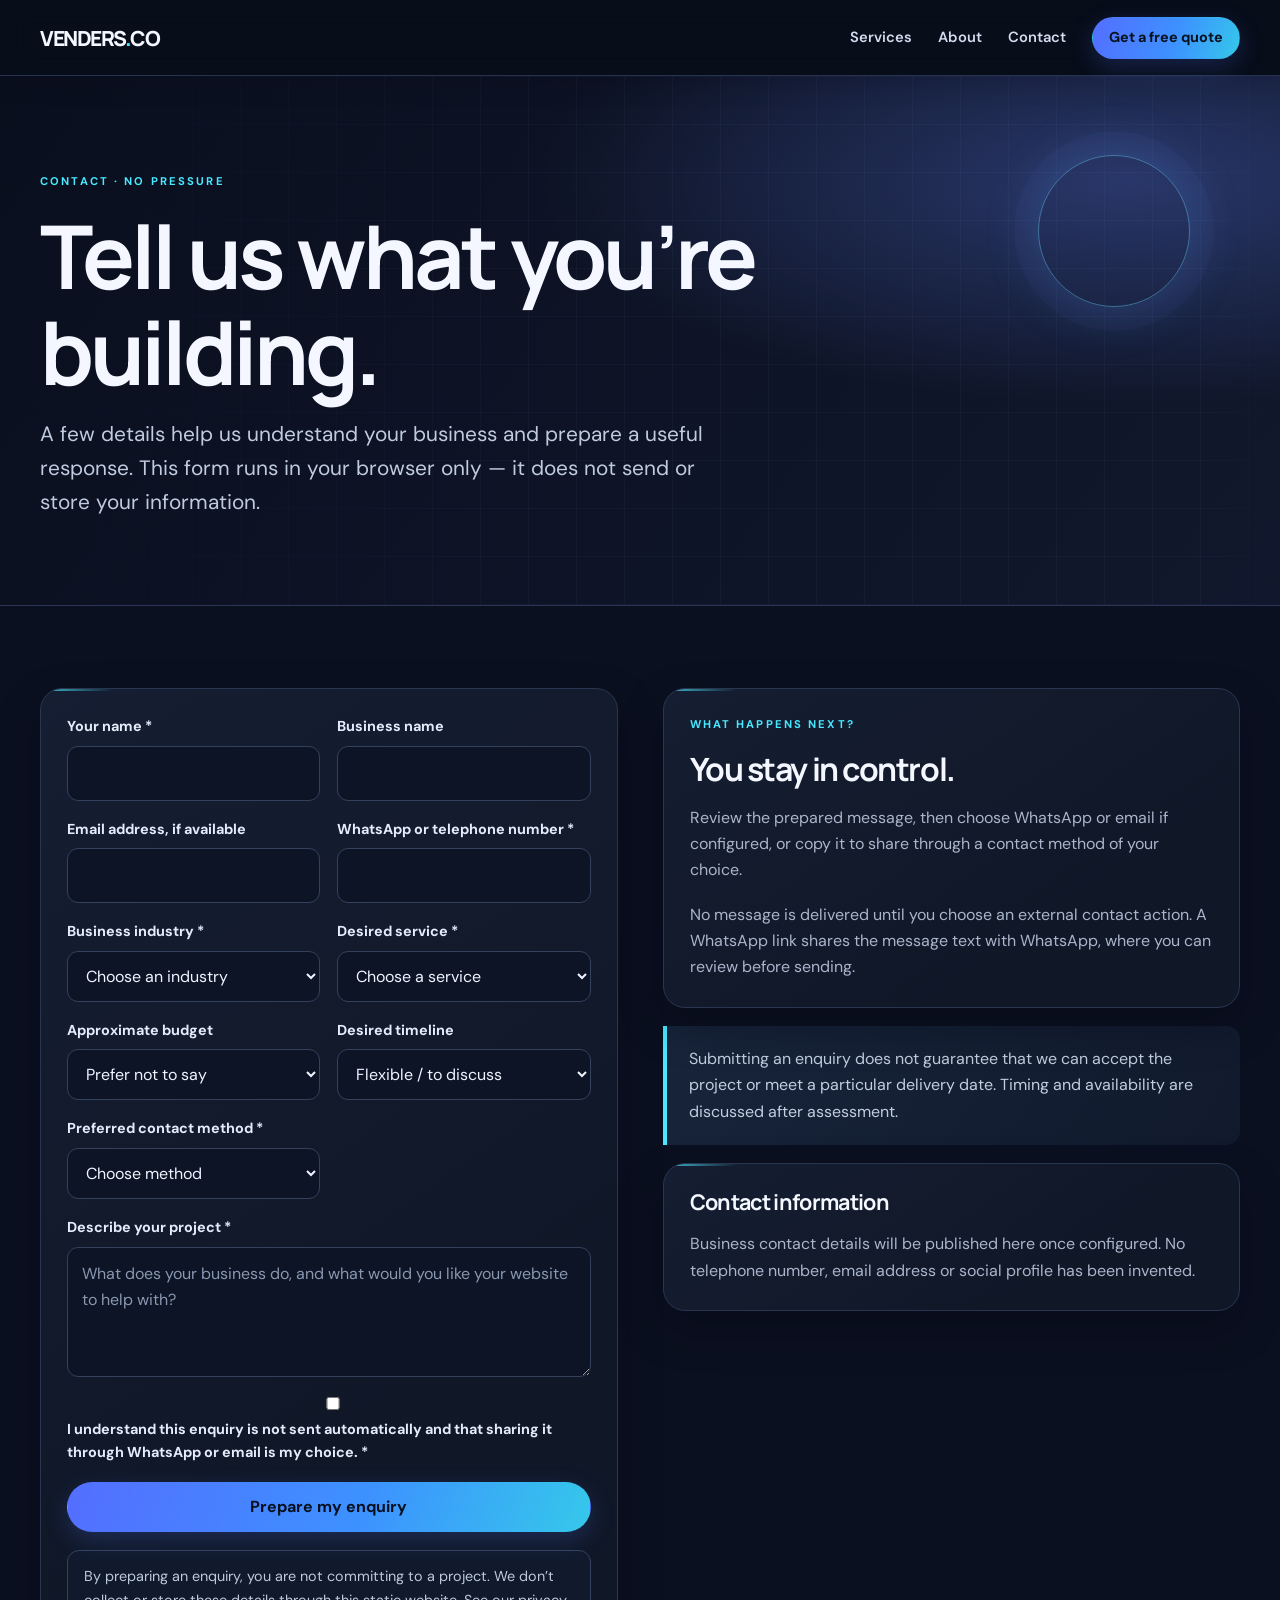
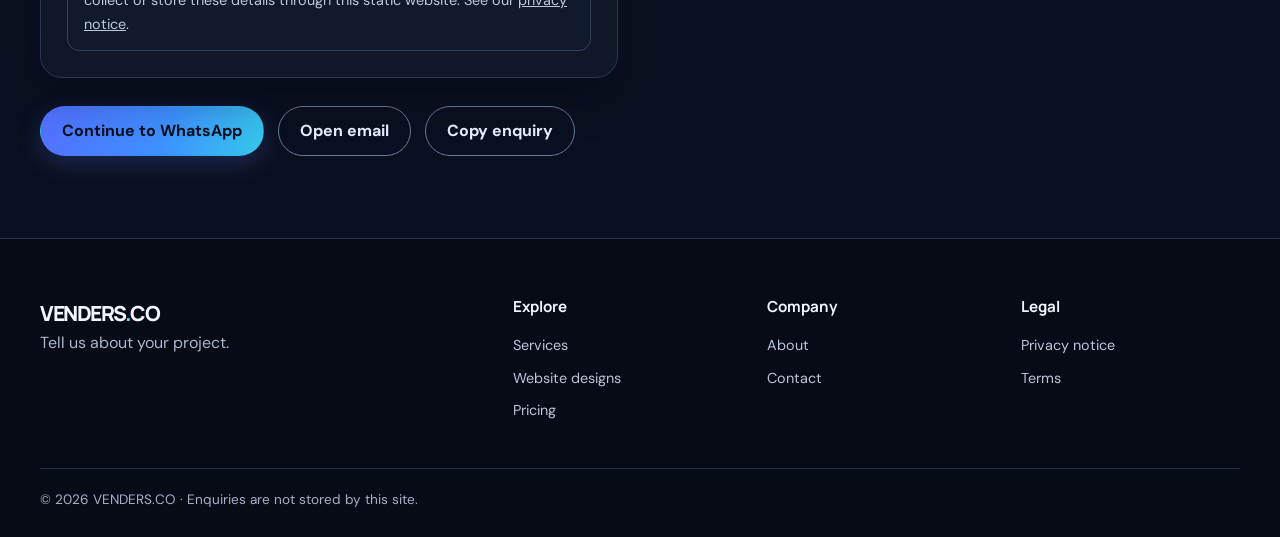
==== contact.html @ 982b8cb7 "Add files via upload" ====
<!doctype html><html lang="en-ZA"><head><meta charset="utf-8"><meta name="viewport" content="width=device-width,initial-scale=1"><title>Request a Website Quote | Contact VENDERS.CO</title><meta name="description" content="Tell VENDERS.CO about your South African small-business website project. Share your needs, budget and timeline to request a free quotation discussion."><meta property="og:title" content="Request a quote | VENDERS.CO"><meta property="og:description" content="Tell us about your business and the website you need."><meta property="og:type" content="website"><link rel="icon" href="favicon.svg"><link rel="stylesheet" href="assets/css/styles.css"><script src="assets/js/config.js" defer></script><script src="assets/js/main.js" defer></script></head><body><a class="skip-link" href="#main">Skip to content</a><header class="site-header"><div class="wrap nav-inner"><a class="logo" href="index.html">VENDERS<span>.</span>CO</a><button class="menu-toggle" aria-expanded="false" aria-controls="primary-nav" aria-label="Open menu">☰</button><nav class="nav-links" id="primary-nav" aria-label="Main navigation"><a href="services.html">Services</a><a href="about.html">About</a><a href="contact.html">Contact</a><a class="btn small" href="contact.html">Get a free quote</a></nav></div></header><main id="main"><section class="page-hero"><div class="wrap"><div class="eyebrow">Contact · no pressure</div><h1>Tell us what you’re building.</h1><p class="lead">A few details help us understand your business and prepare a useful response. This form runs in your browser only — it does not send or store your information.</p></div></section><section class="section-sm"><div class="wrap split"><div><noscript><p class="notice">The enquiry form requires JavaScript to prepare a message safely. No information is sent or stored here. Configure a verified email or WhatsApp contact before launch.</p></noscript><form id="enquiry-form" class="card" method="post"><div class="form-grid"><div class="field"><label for="name">Your name *</label><input id="name" name="name" autocomplete="name" required maxlength="100"></div><div class="field"><label for="business">Business name</label><input id="business" name="business" autocomplete="organization" maxlength="120"></div><div class="field"><label for="email">Email address, if available</label><input id="email" name="email" type="email" autocomplete="email" maxlength="150"></div><div class="field"><label for="phone">WhatsApp or telephone number *</label><input id="phone" name="phone" autocomplete="tel" required maxlength="40"></div><div class="field"><label for="industry">Business industry *</label><select id="industry" name="industry" required><option value="">Choose an industry</option><option>Beauty, salon or wellness</option><option>Restaurant, takeaway or catering</option><option>Retail or boutique</option><option>Trades or contractor</option><option>Cleaning</option><option>Tutoring or education</option><option>Photography or creative</option><option>Automotive</option><option>Guesthouse or accommodation</option><option>Other small business</option></select></div><div class="field"><label for="service">Desired service *</label><select id="service" name="service" required><option value="">Choose a service</option><option>Launch Website</option><option>Growth Website</option><option>Established Business Website</option><option>Bespoke Digital Presence</option><option>Website redesign</option><option>Not sure yet</option></select></div><div class="field"><label for="budget">Approximate budget</label><select id="budget" name="budget"><option value="">Prefer not to say</option><option>Under R800</option><option>R800–R1,500</option><option>R1,500–R3,000</option><option>R3,000+</option><option>Still exploring</option></select></div><div class="field"><label for="timeline">Desired timeline</label><select id="timeline" name="timeline"><option value="">Flexible / to discuss</option><option>As soon as practical</option><option>Within 1–2 months</option><option>More than 2 months</option><option>No specific date</option></select></div><div class="field"><label for="preferred">Preferred contact method *</label><select id="preferred" name="preferred" required><option value="">Choose method</option><option>WhatsApp</option><option>Telephone</option><option>Email</option></select></div><div class="field full"><label for="project">Describe your project *</label><textarea id="project" name="project" required minlength="15" maxlength="2500" placeholder="What does your business do, and what would you like your website to help with?"></textarea></div><div class="field full"><label><input type="checkbox" required> I understand this enquiry is not sent automatically and that sharing it through WhatsApp or email is my choice. *</label></div><div class="field full"><button class="btn" type="button" data-prepare-enquiry>Prepare my enquiry</button></div></div><p class="notice" style="margin-top:18px">By preparing an enquiry, you are not committing to a project. We don’t collect or store these details through this static website. See our <a href="privacy.html"><u>privacy notice</u></a>.</p></form><div id="form-status" class="form-status" role="status" aria-live="polite"></div><pre id="enquiry-output" class="card" hidden style="white-space:pre-wrap;overflow-wrap:anywhere;font:14px/1.5 var(--font);margin-top:16px"></pre><div id="form-actions" class="button-row" hidden><a id="whatsapp-action" class="btn" hidden target="_blank" rel="noopener">Continue to WhatsApp</a><a id="email-action" class="btn secondary" hidden>Open email</a><button id="copy-action" class="btn secondary" type="button">Copy enquiry</button></div></div><aside><div class="card"><div class="eyebrow">What happens next?</div><h2 style="font-size:2rem">You stay in control.</h2><p>Review the prepared message, then choose WhatsApp or email if configured, or copy it to share through a contact method of your choice.</p><p>No message is delivered until you choose an external contact action. A WhatsApp link shares the message text with WhatsApp, where you can review before sending.</p></div><div class="quote-note" style="margin-top:18px">Submitting an enquiry does not guarantee that we can accept the project or meet a particular delivery date. Timing and availability are discussed after assessment.</div><div class="card" style="margin-top:18px"><h3>Contact information</h3><p>Business contact details will be published here once configured. No telephone number, email address or social profile has been invented.</p></div></aside></div></section></main><footer class="footer"><div class="wrap"><div class="footer-grid"><div><a class="logo" href="index.html">VENDERS<span style="color:var(--lime)">.</span>CO</a><p>Tell us about your project.</p></div><div><h3>Explore</h3><div class="footer-links"><a href="services.html">Services</a><a href="designs.html">Website designs</a><a href="pricing.html">Pricing</a></div></div><div><h3>Company</h3><div class="footer-links"><a href="about.html">About</a><a href="contact.html">Contact</a></div></div><div><h3>Legal</h3><div class="footer-links"><a href="privacy.html">Privacy notice</a><a href="terms.html">Terms</a></div></div></div><div class="footer-bottom"><span>© 2026 VENDERS.CO · Enquiries are not stored by this site.</span></div></div></footer></body></html>
---- assets/css/styles.css ----
@import url('https://fonts.googleapis.com/css2?family=DM+Sans:wght@400;500;600;700&family=Manrope:wght@400;500;600;700;800&display=swap');
:root{--ink:#17201e;--muted:#5d6965;--paper:#f7f7f2;--white:#fff;--line:#dfe4df;--lime:#c8f169;--blue:#4267ff;--dark:#17201e;--radius:20px;--shadow:0 20px 60px #17201e12;--font:'DM Sans',Arial,sans-serif;--display:'Manrope',Arial,sans-serif}
*{box-sizing:border-box}html{scroll-behavior:smooth}body{margin:0;background:var(--paper);color:var(--ink);font:16px/1.65 var(--font)}a{color:inherit;text-decoration:none}a:hover{color:var(--blue)}button,input,select,textarea{font:inherit}img{max-width:100%;height:auto}h1,h2,h3,h4{font-family:var(--display);line-height:1.08;letter-spacing:-.045em;margin:0 0 18px}h1{font-size:clamp(3rem,8vw,6.4rem);max-width:900px}h2{font-size:clamp(2.2rem,5vw,4rem)}h3{font-size:1.35rem;letter-spacing:-.03em}p{margin:0 0 18px;color:var(--muted)}.wrap{width:min(1160px,calc(100% - 40px));margin:auto}.section{padding:100px 0}.section-sm{padding:70px 0}.eyebrow{font-size:.76rem;text-transform:uppercase;letter-spacing:.15em;font-weight:700;color:#4c6858;margin-bottom:18px}.lead{font-size:clamp(1.1rem,2vw,1.3rem);max-width:670px}.tag{display:inline-flex;padding:7px 12px;background:#edf3df;border-radius:100px;font-size:.77rem;font-weight:700;color:#29412d}.btn{display:inline-flex;align-items:center;justify-content:center;gap:9px;min-height:50px;padding:0 21px;border:1px solid var(--ink);border-radius:100px;background:var(--ink);color:#fff;font-weight:700;transition:transform .2s,background .2s}.btn:hover{color:#fff;background:#34413c;transform:translateY(-2px)}.btn.secondary{background:transparent;color:var(--ink)}.btn.secondary:hover{background:#fff}.btn.lime{background:var(--lime);border-color:var(--lime);color:var(--ink)}.btn.small{min-height:42px;padding:0 16px;font-size:.9rem}.button-row{display:flex;flex-wrap:wrap;gap:12px;margin-top:28px}.site-header{height:78px;display:flex;align-items:center;position:sticky;top:0;z-index:20;background:#f7f7f2ed;backdrop-filter:blur(14px);border-bottom:1px solid #e8ebe6}.nav-inner{display:flex;align-items:center;justify-content:space-between;gap:22px}.logo{font:800 1.3rem var(--display);letter-spacing:-.08em}.logo span{color:var(--blue)}.nav-links{display:flex;align-items:center;gap:26px;font-size:.92rem;font-weight:600}.nav-links a:not(.btn):hover{color:var(--blue)}.menu-toggle{display:none;border:1px solid var(--line);background:transparent;border-radius:50%;width:44px;height:44px;font-size:1.2rem}.hero{padding:90px 0 75px;overflow:hidden}.hero-grid{display:grid;grid-template-columns:1.05fr .95fr;align-items:center;gap:50px}.hero h1 span{color:var(--blue)}.hero-art{min-height:450px;background:#e8eee6;border-radius:28px;position:relative;overflow:hidden;padding:30px;display:flex;align-items:flex-end}.hero-art:before{content:'';position:absolute;width:390px;height:390px;border-radius:50%;background:var(--lime);top:20px;right:-75px}.hero-art:after{content:'V';position:absolute;font:800 20rem/.8 var(--display);color:#fff;top:35px;left:35px;transform:rotate(-12deg)}.hero-card{position:relative;z-index:1;background:#fff;padding:22px;border-radius:18px;width:min(290px,90%);box-shadow:var(--shadow)}.hero-card strong{display:block;font:700 1.1rem var(--display);margin:7px 0}.hero-card p{font-size:.88rem;margin:0}.hero-orbit{position:absolute;right:25px;bottom:30px;background:var(--dark);color:#fff;padding:15px 20px;border-radius:40px;z-index:2;font-size:.83rem}.grid{display:grid;gap:18px}.grid-2{grid-template-columns:repeat(2,1fr)}.grid-3{grid-template-columns:repeat(3,1fr)}.grid-4{grid-template-columns:repeat(4,1fr)}.card{background:#fff;border:1px solid var(--line);border-radius:var(--radius);padding:26px;box-shadow:0 8px 24px #17201e05}.card p:last-child{margin-bottom:0}.icon{width:46px;height:46px;border-radius:14px;background:#edf3df;display:grid;place-items:center;font-size:1.3rem;margin-bottom:23px}.card-link{display:inline-flex;margin-top:14px;font-weight:700;color:var(--ink)}.section-head{display:flex;justify-content:space-between;align-items:end;gap:30px;margin-bottom:38px}.section-head>div{max-width:670px}.soft{background:#edf0e9}.dark-section{background:var(--dark);color:#fff}.dark-section p{color:#bbc4be}.dark-section .eyebrow{color:var(--lime)}.showcase-visual{height:185px;border-radius:16px;margin:-8px -8px 22px;position:relative;overflow:hidden;background:linear-gradient(135deg,#e5c6b4,#704f50)}.showcase-visual:after{content:'';position:absolute;background:#fff9;border-radius:18px;width:55%;height:62%;right:10%;bottom:10%;box-shadow:-55px -28px 0 -8px #fff8}.showcase-visual.food{background:linear-gradient(145deg,#eaa74e,#772f1a)}.showcase-visual.trade{background:linear-gradient(145deg,#bac9bd,#334943)}.showcase-visual.retail{background:linear-gradient(145deg,#bca0e9,#47356b)}.showcase-visual.clean{background:linear-gradient(145deg,#a5d9df,#2c7191)}.showcase-visual.edu{background:linear-gradient(145deg,#f0d27e,#56694d)}.showcase-visual.photo{background:linear-gradient(145deg,#b6bdc5,#333844)}.showcase-visual.auto{background:linear-gradient(145deg,#c1c4c3,#222)}.showcase-visual.stay{background:linear-gradient(145deg,#bdd8bd,#38644e)}.filter-row{display:flex;gap:8px;overflow:auto;padding-bottom:12px;margin-bottom:25px}.filter-btn{white-space:nowrap;background:#fff;border:1px solid var(--line);padding:9px 14px;border-radius:30px;cursor:pointer;font-weight:600;color:var(--ink)}.filter-btn[aria-pressed=true]{background:var(--ink);color:white;border-color:var(--ink)}.industry-card[hidden]{display:none}.price{font:800 2rem var(--display);letter-spacing:-.06em;color:var(--ink)}.price small{font:500 .9rem var(--font);letter-spacing:0;color:var(--muted)}ul.check-list{list-style:none;margin:20px 0;padding:0}ul.check-list li{padding:8px 0;border-bottom:1px solid var(--line);color:var(--muted)}ul.check-list li:before{content:'✓';color:#50754f;font-weight:800;margin-right:10px}.steps{counter-reset:step}.step{position:relative;padding:25px 20px 22px 62px;border-top:1px solid #ffffff35}.step:before{counter-increment:step;content:'0' counter(step);position:absolute;left:12px;top:22px;color:var(--lime);font-weight:700}.faq-item{border-bottom:1px solid var(--line)}.faq-item summary{padding:20px 36px 20px 0;cursor:pointer;font-weight:700;list-style:none;position:relative}.faq-item summary:after{content:'+';position:absolute;right:5px;font-size:1.4rem}.faq-item[open] summary:after{content:'−'}.faq-item p{max-width:760px;padding-bottom:12px}.page-hero{padding:78px 0 58px}.page-hero h1{font-size:clamp(2.8rem,7vw,5.2rem)}.split{display:grid;grid-template-columns:1fr 1fr;gap:45px;align-items:start}.price-card{position:relative}.price-card.featured{border:2px solid var(--ink)}.price-card .tag{margin-bottom:18px}.quote-note{background:#eef3e8;border-left:4px solid var(--lime);padding:20px 22px;border-radius:0 14px 14px 0;color:#45524b}.form-grid{display:grid;grid-template-columns:1fr 1fr;gap:17px}.field{display:flex;flex-direction:column;gap:7px}.field.full{grid-column:1/-1}.field label{font-weight:700;font-size:.9rem}.field input,.field textarea,.field select{width:100%;border:1px solid #cbd3cd;background:white;border-radius:11px;padding:13px 14px;color:var(--ink)}.field textarea{min-height:130px;resize:vertical}.field input:focus,.field textarea:focus,.field select:focus{outline:3px solid #4267ff36;border-color:var(--blue)}.form-status{padding:14px;background:#edf3df;border-radius:12px;margin-top:15px;display:none}.form-status:not(:empty){display:block}.footer{background:#17201e;color:#fff;padding:60px 0 25px}.footer p{color:#b6c0ba}.footer-grid{display:grid;grid-template-columns:2fr 1fr 1fr 1fr;gap:35px}.footer h3{font-size:.95rem;letter-spacing:0}.footer-links{display:grid;gap:9px;color:#bec7c2;font-size:.9rem}.footer-bottom{border-top:1px solid #ffffff24;margin-top:45px;padding-top:20px;display:flex;justify-content:space-between;gap:20px;color:#bbc4be;font-size:.85rem}.notice{font-size:.9rem;padding:14px 16px;border:1px solid var(--line);border-radius:12px;color:var(--muted)}.reveal{animation:rise .65s both}@keyframes rise{from{opacity:0;transform:translateY(16px)}to{opacity:1;transform:none}}:focus-visible{outline:3px solid var(--cyan);outline-offset:4px}.skip-link{position:absolute;top:-50px;left:10px;background:#fff;padding:10px;z-index:100}.skip-link:focus{top:10px}
@media(max-width:900px){.nav-links{gap:15px}.grid-4{grid-template-columns:repeat(2,1fr)}.hero-grid{gap:28px}.hero-art{min-height:380px}.footer-grid{grid-template-columns:1fr 1fr}.section{padding:78px 0}}
@media(max-width:680px){.wrap{width:min(100% - 32px,1160px)}.site-header{height:68px}.menu-toggle{display:grid;place-items:center}.nav-links{display:none;position:absolute;top:68px;left:0;right:0;padding:18px 22px 25px;background:var(--paper);border-bottom:1px solid var(--line);align-items:stretch;flex-direction:column;gap:13px}.nav-links.open{display:flex}.nav-links a{padding:8px 2px}.nav-links .btn{align-self:flex-start}.hero{padding:55px 0 50px}.hero-grid,.split{grid-template-columns:1fr}.hero-art{min-height:330px}.hero-art:after{font-size:15rem}.section{padding:65px 0}.section-sm{padding:50px 0}.section-head{display:block}.section-head .btn{margin-top:12px}.grid-3,.grid-2,.grid-4{grid-template-columns:1fr}.form-grid{grid-template-columns:1fr}.field.full{grid-column:auto}.footer-grid{grid-template-columns:1fr 1fr}.footer-grid>div:first-child{grid-column:1/-1}.footer-bottom{flex-direction:column}.page-hero{padding:55px 0 35px}h1{font-size:clamp(2.7rem,14vw,4.5rem)}}
@media(prefers-reduced-motion:reduce){*,*::before,*::after{scroll-behavior:auto!important;animation-duration:.01ms!important;animation-iteration-count:1!important;transition-duration:.01ms!important}}

/* VENDERS.CO studio art direction — layered onto the existing component system. */
:root{--ink:#f4f7ff;--muted:#aab5cc;--paper:#0b1020;--white:#121a2d;--line:#26324b;--lime:#49e8ff;--blue:#637dff;--dark:#080d19;--radius:22px;--shadow:0 24px 70px #0206118c;--cyan:#49e8ff;--violet:#9474ff;--coral:#ff876c;--surface:#111a2d;--surface-raised:#17233a;--space-1:.5rem;--space-2:1rem;--space-3:1.5rem;--space-4:2rem;--space-5:3rem;--space-6:4rem;--font:'DM Sans',Arial,sans-serif;--display:'Manrope',Arial,sans-serif}
html{background:var(--paper)}body{background:var(--paper);color:var(--ink);overflow-x:hidden}p{color:var(--muted)}a:hover{color:var(--cyan)}h1,h2,h3{color:var(--ink)}.wrap{width:min(1200px,calc(100% - 48px))}.section{position:relative;padding:clamp(76px,9vw,120px) 0}.section-sm{padding:clamp(52px,7vw,82px) 0}.eyebrow{color:var(--cyan);letter-spacing:.19em;font-size:.7rem}.lead{color:#d1d9eb}.tag{background:#152940;color:#a8f4ff;border:1px solid #294b64}.notice{background:#111a2d;border-color:#34425e;color:#bdc9dd}.card{background:linear-gradient(145deg,#151e32,#101727 70%);border-color:#293650;box-shadow:0 18px 44px #03071355;position:relative;overflow:hidden}.card:after{content:'';position:absolute;inset:0 auto auto 0;width:72px;height:2px;background:linear-gradient(90deg,var(--cyan),transparent);opacity:.8}.card:hover{transform:translateY(-5px);border-color:#526b9b;box-shadow:0 24px 54px #02061199}.card,.btn,.filter-btn,.nav-links a{transition:transform .24s ease,border-color .24s ease,background .24s ease,color .24s ease,box-shadow .24s ease}.icon{background:linear-gradient(140deg,#163752,#252449);border:1px solid #31607c;color:#8aeeff;box-shadow:inset 0 0 22px #4196d61c;font-size:0;position:relative}.icon:before,.icon:after{content:'';position:absolute;border:1px solid currentColor;border-radius:8px;transform:rotate(-12deg)}.icon:before{width:18px;height:22px;left:12px;top:10px}.icon:after{width:12px;height:16px;left:20px;top:14px;background:#182640}
.site-header{height:76px;background:#080d19eF;border-bottom:1px solid #27334d;box-shadow:0 7px 25px #03071325}.logo{color:#f4f7ff;letter-spacing:-.07em}.logo span{color:var(--cyan)}.nav-links{color:#d3dbee}.nav-links a:not(.btn):hover{color:var(--cyan)}.menu-toggle{color:#fff;border-color:#34415c;background:#111a2d}.skip-link{color:#111;background:#fff}.btn{background:linear-gradient(110deg,#546eff,#3d91ff 56%,#35c8ea);border-color:transparent;color:#07101e;box-shadow:0 8px 24px #527dff36}.btn:hover{background:linear-gradient(110deg,#7186ff,#53aaff 56%,#56e2ef);color:#07101e;box-shadow:0 10px 30px #55a5ff55}.btn.secondary{background:transparent;border-color:#66799f;color:#e7eeff;box-shadow:none}.btn.secondary:hover{background:#18243b;border-color:var(--cyan);color:#fff}.btn.lime{background:var(--cyan);border-color:var(--cyan);color:#07101e;box-shadow:0 8px 28px #49e8ff30}.btn.small{color:#06111e}.button-row{gap:14px}
.hero{position:relative;isolation:isolate;overflow:hidden;padding:clamp(65px,8vw,105px) 0 88px;background:radial-gradient(ellipse at 80% 42%,#26386a 0,transparent 37%),radial-gradient(ellipse at 5% 110%,#122948 0,transparent 42%),linear-gradient(125deg,#090e1b 10%,#0b1224 68%,#101631)}.hero:before,.page-hero:before{content:'';position:absolute;z-index:-1;inset:0;background-image:linear-gradient(#a9c3ff0a 1px,transparent 1px),linear-gradient(90deg,#a9c3ff0a 1px,transparent 1px);background-size:48px 48px;mask-image:linear-gradient(90deg,transparent,#000 42%,#000 94%,transparent)}.hero:after{content:'';position:absolute;z-index:-1;right:-14vw;top:-38vw;width:70vw;height:70vw;max-width:880px;max-height:880px;border:1px solid #86aaff22;border-radius:50%;box-shadow:0 0 0 70px #86aaff08,0 0 0 150px #86aaff05;pointer-events:none}.hero-grid{grid-template-columns:1fr 1fr;gap:55px;position:relative;z-index:1}.hero h1{max-width:680px;font-size:clamp(3.35rem,7.2vw,6.25rem);letter-spacing:-.075em}.hero h1 span{background:linear-gradient(100deg,#78a3ff,#48e8ff 72%);-webkit-background-clip:text;background-clip:text;color:transparent}.hero .lead{max-width:600px}.hero .eyebrow{color:#8deeff}.hero .notice{display:inline-block;width:fit-content;margin-top:22px!important;color:#bac9df;background:#141f35d9}.hero-art{min-height:490px;border:1px solid #91a9ff42;border-radius:30px;background:radial-gradient(circle at 72% 20%,#61e7ff52 0,transparent 24%),radial-gradient(circle at 25% 78%,#795eff46 0,transparent 34%),linear-gradient(145deg,#182445,#10192c 70%);box-shadow:0 35px 90px #02061199,inset 0 1px #ffffff18;isolation:isolate}.hero-art:before{content:'';position:absolute;z-index:0;inset:8% 9% 18%;border:1px solid #a5c2ff40;border-radius:18px;transform:rotate(-5deg);background:linear-gradient(130deg,#6da7ff16,#131f35 52%,#51e2ff12);box-shadow:0 28px 52px #02061177}.hero-art:after{content:'';position:absolute;z-index:0;top:16%;left:16%;width:110px;height:110px;border-radius:50%;background:radial-gradient(circle at 35% 32%,#d7fbff,#55dfff 28%,#3974ff 63%,#804dff);box-shadow:0 0 50px #41caff86,0 0 100px #576dff3a;transform:none;font-size:0}.hero-card{z-index:2;width:min(330px,76%);margin:0 0 27px 28px;border:1px solid #ffffff25;background:#0b1325ed;color:#fff;backdrop-filter:blur(14px);box-shadow:0 18px 60px #02061199}.hero-card .tag{background:#142e44}.hero-card strong{font:700 1.35rem/1.2 var(--display);letter-spacing:-.04em}.hero-card p{color:#bbc8dc}.hero-orbit{z-index:2;right:25px;bottom:36px;color:#06111e;background:var(--cyan);font-weight:700;box-shadow:0 0 32px #49e8ff5c}.reveal{animation:rise .65s both}
.section-head{margin-bottom:44px}.section-head>div{max-width:750px}.section-head h2,.section h2{letter-spacing:-.065em}.section:not(.soft):not(.dark-section){background:linear-gradient(180deg,#0b1020,#0d1425 100%)}.section.soft{background:linear-gradient(130deg,#121d33,#10182a 60%,#171a35);border-top:1px solid #273550;border-bottom:1px solid #273550}.section.dark-section{background:radial-gradient(ellipse at 90% 12%,#22285d,#0a0f1d 60%);border-block:1px solid #26324b}.dark-section p{color:#b1bfd5}.dark-section .eyebrow{color:var(--cyan)}.steps{gap:10px}.step{border-color:#39435c}.step:before{color:var(--cyan)}.card h3,.step h3{color:#f5f8ff}.card-link{color:#9defff}.card-link:hover{color:#fff}.check-list li{border-color:#2c3851;color:#b5c2d9}.check-list li:before{color:#55e0e8}.faq-item{border-color:#34405a}.faq-item summary{color:#edf2ff}.faq-item p{color:#b4c1d8}.page-hero{position:relative;isolation:isolate;overflow:hidden;background:radial-gradient(ellipse at 88% 20%,#29376a,transparent 37%),linear-gradient(125deg,#0a0f1e,#11182d);padding:clamp(60px,8vw,96px) 0 68px;border-bottom:1px solid #2a3754}.page-hero .wrap{position:relative;z-index:1}.page-hero h1{font-size:clamp(3.1rem,7vw,5.5rem)}.page-hero .lead{color:#c0cbe0}.page-hero:after{content:'';position:absolute;right:7%;top:15%;width:150px;height:150px;border-radius:50%;border:1px solid #72dbff68;box-shadow:0 0 0 24px #7c8bff0a,0 0 55px #4daeff38}.price{color:#9cf1ff}.price-card.featured{border-color:#5f8dff;box-shadow:0 0 0 1px #5f8dff55,0 24px 65px #0307138c}.price-card.featured:before{content:'';position:absolute;inset:0 0 auto;height:3px;background:linear-gradient(90deg,var(--blue),var(--cyan),var(--violet))}.quote-note{background:linear-gradient(120deg,#17243a,#111a2d);border-color:var(--cyan);color:#c2cde0}.field label{color:#e4ebfa}.field input,.field textarea,.field select{background:#0c1425;border-color:#34415c;color:#f0f4ff}.field input::placeholder,.field textarea::placeholder{color:#8997b1}.field input:focus,.field textarea:focus,.field select:focus{outline-color:#49e8ff4d;border-color:var(--cyan)}.form-status{background:#142c3d;color:#d8faff;border:1px solid #28768d}.footer{background:#070b15;border-top:1px solid #27334d}.footer p{color:#aab6cc}.footer-links{color:#bac6da}.footer-bottom{border-color:#26324b;color:#a4b1c9}.footer h3{color:#f1f5ff}.footer .logo span{color:var(--cyan)}.filter-row{scrollbar-color:#42577c #111a2d}.filter-btn{background:#121c30;color:#cdd8ec;border-color:#35425d}.filter-btn:hover{border-color:#6ea8ff;color:#fff;transform:translateY(-1px)}.filter-btn[aria-pressed=true]{background:linear-gradient(110deg,#506cff,#269cca);border-color:transparent;color:#07101e}.showcase-visual{height:210px;border:1px solid #526280;background:radial-gradient(ellipse at 70% 25%,#55cfff 0,transparent 24%),linear-gradient(135deg,#273a63,#141d35 70%);box-shadow:0 16px 32px #03071370;isolation:isolate}.showcase-visual:before{content:'';position:absolute;z-index:1;top:13px;left:14px;width:calc(100% - 28px);height:16px;border-radius:5px 5px 0 0;background:linear-gradient(90deg,#29344b 0 40px,transparent 40px),radial-gradient(circle at 8px 8px,#ff927d 2px,transparent 3px),radial-gradient(circle at 17px 8px,#ffd477 2px,transparent 3px),radial-gradient(circle at 26px 8px,#72e6c0 2px,transparent 3px),#1b2943;border:1px solid #7283a34d}.showcase-visual:after{z-index:0;right:10%;bottom:11%;width:67%;height:58%;border-radius:8px;background:linear-gradient(180deg,#f2f5ff 0 16%,#e9edfa 17% 100%);box-shadow:-70px -30px 0 -8px #ffffffc9,0 17px 35px #0307136e}.showcase-visual.food{background:radial-gradient(circle at 69% 55%,#e7a346 0 13%,#802f23 14% 24%,transparent 25%),linear-gradient(130deg,#512822,#d95f38 55%,#2a1e25)}.showcase-visual.trade{background:linear-gradient(140deg,#2c564f,#182935 55%,#5b8970)}.showcase-visual.retail{background:linear-gradient(140deg,#5b3e91,#b067c8 58%,#201d3f)}.showcase-visual.clean{background:linear-gradient(140deg,#147f9d,#a0eef5 70%,#28396a)}.showcase-visual.edu{background:linear-gradient(140deg,#826b35,#d2af58 55%,#243b3b)}.showcase-visual.photo{background:linear-gradient(140deg,#27304e,#7b8297 50%,#252b3d)}.showcase-visual.auto{background:linear-gradient(140deg,#343844,#92959f 55%,#141923)}.showcase-visual.stay{background:linear-gradient(140deg,#1c604c,#9dc59a 55%,#243b38)}.industry-card .showcase-visual{margin:-8px -8px 22px}.industry-card .btn.small{margin-top:10px}.industry-card .tag{font-size:.68rem;line-height:1.3}.hero .button-row{margin-top:26px}.section:has(.showcase-visual){background:radial-gradient(ellipse at 12% 30%,#1d2d52,#0a1020 68%);overflow:hidden}.section:has(.showcase-visual):before{content:'V / C';position:absolute;right:4vw;top:4%;font:800 clamp(7rem,18vw,18rem)/.8 var(--display);letter-spacing:-.1em;color:#fff;opacity:.025;pointer-events:none}.section:has(.showcase-visual) .card{background:#121c30;border-color:#34445f}.section:has(.showcase-visual) .card:hover{border-color:#5e81cf}
@media(max-width:900px){.hero-grid{grid-template-columns:1fr 1fr}.hero-art{min-height:410px}.showcase-visual{height:185px}}
@media(max-width:680px){.wrap{width:min(100% - 32px,1200px)}.site-header{background:#080d19f5}.nav-links{background:#0b1121;border-color:#2b3650;box-shadow:0 18px 30px #030713aa}.nav-links a{color:#e4ebfb}.nav-links .btn{color:#07101e}.hero{padding:54px 0 58px}.hero-grid{grid-template-columns:1fr;gap:32px}.hero h1{font-size:clamp(3.05rem,14vw,4.7rem)}.hero-art{min-height:330px;border-radius:23px}.hero-art:before{inset:8% 7% 19%}.hero-art:after{width:75px;height:75px;top:15%;left:15%}.hero-card{padding:18px;margin:0 0 20px 18px}.hero-orbit{right:14px;bottom:23px;font-size:.75rem}.section{padding:68px 0}.section:has(.showcase-visual){padding-top:72px;padding-bottom:72px}.section-head{margin-bottom:30px}.showcase-visual{height:200px}.page-hero{padding:54px 0 48px}.page-hero:after{width:90px;height:90px;right:4%;top:10%}.card{padding:23px}.industry-card .showcase-visual{margin:-6px -6px 20px}.footer{padding:48px 0 24px}.btn{min-height:48px}}
@media(hover:none){.card:hover,.btn:hover{transform:none}}
@media(max-width:800px) and (min-width:681px){.menu-toggle{display:grid;place-items:center}.nav-links{display:none;position:absolute;top:76px;left:0;right:0;padding:18px 24px 25px;background:#0b1121;border-bottom:1px solid #2b3650;align-items:stretch;flex-direction:column;gap:13px}.nav-links.open{display:flex}.nav-links a{padding:8px 2px}.nav-links .btn{align-self:flex-start}.hero-grid{grid-template-columns:1fr;gap:34px}.hero-art{min-height:380px}.split{grid-template-columns:1fr}.grid-3{grid-template-columns:repeat(2,minmax(0,1fr))}.section:has(.showcase-visual) .grid-3{grid-template-columns:repeat(2,minmax(0,1fr))}}

/* Portfolio browser previews use tiny, industry-specific page compositions. */
.showcase-visual{height:236px;border-radius:14px;background-color:#172442;background-image:radial-gradient(circle at 76% 70%,#5ad8ff66,transparent 29%),linear-gradient(145deg,#243a68,#121c34 70%)}
.showcase-visual:before{top:10px;left:10px;width:calc(100% - 20px);height:18px;background:radial-gradient(circle at 10px 9px,#ff917c 2px,transparent 3px),radial-gradient(circle at 20px 9px,#ffd276 2px,transparent 3px),radial-gradient(circle at 30px 9px,#75e5bc 2px,transparent 3px),linear-gradient(90deg,#24334f,#18243b);border-color:#8295bd66}
.showcase-visual:after{right:10px;bottom:10px;width:calc(100% - 20px);height:calc(100% - 38px);border:0;border-radius:0 0 8px 8px;background-color:#f3f1ed;background-image:linear-gradient(#7b6260,#7b6260),linear-gradient(#ad9992,#ad9992),linear-gradient(#d0c0b9,#d0c0b9),radial-gradient(ellipse at 50% 40%,#f0c9b7 0 16%,transparent 17%),linear-gradient(140deg,#9b6e60,#d8ac93);background-size:22% 5px,18% 4px,21% 4px,32% 74%,32% 74%;background-position:8% 29%,8% 39%,8% 48%,90% 80%,90% 80%;background-repeat:no-repeat;box-shadow:0 13px 24px #03071377}
.showcase-visual.food{background-image:radial-gradient(circle at 74% 46%,#ffcc7c4d,transparent 30%),linear-gradient(130deg,#552820,#dc6941 55%,#261c24)}
.showcase-visual.food:after{background-color:#f7efe2;background-image:linear-gradient(#963a2d,#963a2d),linear-gradient(#634338,#634338),linear-gradient(#a88262,#a88262),radial-gradient(circle at 50% 50%,#d98743 0 31%,#f1db9c 32% 39%,#faf0dc 40% 56%,transparent 57%),radial-gradient(circle at 39% 42%,#71864d 0 4%,transparent 5%),radial-gradient(circle at 59% 58%,#9e442e 0 5%,transparent 6%);background-size:24% 6px,20% 4px,18% 4px,43% 82%,43% 82%,43% 82%;background-position:8% 29%,8% 39%,8% 48%,91% 80%,91% 80%,91% 80%;background-repeat:no-repeat}
.showcase-visual.trade{background-image:linear-gradient(145deg,#335a4d,#152d34 55%,#91a58b)}
.showcase-visual.trade:after{background-color:#e9eee6;background-image:linear-gradient(#30483f,#30483f),linear-gradient(#698273,#698273),linear-gradient(#71867a,#71867a),linear-gradient(145deg,transparent 0 39%,#334c42 40% 49%,transparent 50%),linear-gradient(#dfd8c7,#dfd8c7);background-size:24% 6px,20% 4px,18% 4px,43% 82%,43% 82%;background-position:8% 29%,8% 39%,8% 48%,91% 80%,91% 80%;background-repeat:no-repeat}
.showcase-visual.retail{background-image:linear-gradient(135deg,#412e73,#c266a4 56%,#171d3a)}.showcase-visual.clean{background-image:linear-gradient(135deg,#096d8b,#6ed4d8 58%,#202b5c)}.showcase-visual.edu{background-image:linear-gradient(135deg,#65512b,#d4b567 58%,#253d3c)}.showcase-visual.photo{background-image:linear-gradient(135deg,#212a45,#8290a4 58%,#252737)}.showcase-visual.auto{background-image:linear-gradient(135deg,#1f2734,#77818e 55%,#151922)}.showcase-visual.stay{background-image:linear-gradient(135deg,#20594d,#9bbd91 56%,#1c3940)}

.showcase-visual.showcase-preview{height:auto;min-height:0;padding:7px;border-radius:14px;background:#101827;box-shadow:0 12px 28px #10182726}
.showcase-visual.showcase-preview:before,.showcase-visual.showcase-preview:after{display:none}
.preview-card{transition:transform .24s ease,box-shadow .24s ease}
.preview-card:hover,.preview-card:focus-within{transform:translateY(-3px);box-shadow:0 16px 34px #17201e16}
.preview-browser{overflow:hidden;border-radius:9px;background:#fff;color:#1d2824}
.preview-chrome{height:22px;display:flex;align-items:center;gap:5px;padding:0 9px;background:#f0f1f1;border-bottom:1px solid #e2e5e3}
.preview-chrome i{width:6px;height:6px;border-radius:50%;background:#dc887e}
.preview-chrome i:nth-child(2){background:#e4bc70}.preview-chrome i:nth-child(3){background:#76ae91}
.preview-chrome span{margin-left:7px;color:#738078;font-size:8px;letter-spacing:.04em}
.preview-site{--preview-accent:#a36f63;--preview-paper:#faf4ef;--preview-ink:#382b29;background:var(--preview-paper);color:var(--preview-ink)}
.preview-site-nav{height:31px;display:flex;align-items:center;justify-content:space-between;gap:5px;padding:0 10px;border-bottom:1px solid #453a3218}
.preview-site-nav strong{font:700 10px var(--display);white-space:nowrap}
.preview-site-nav span{font-size:8px;color:#655d57;white-space:nowrap}
.preview-site-nav>b{padding:4px 7px;background:var(--preview-ink);color:#fff;font-size:7px;letter-spacing:.04em;white-space:nowrap}
.preview-hero{height:136px;display:grid;grid-template-columns:1fr .83fr;align-items:stretch;gap:9px;padding:12px 11px 9px}
.preview-copy{display:flex;align-items:flex-start;justify-content:center;flex-direction:column;min-width:0}
.preview-copy>small{margin-bottom:6px;color:var(--preview-accent);font-size:7px;font-weight:800;letter-spacing:.13em}
.preview-copy>strong{font:700 clamp(16px,2vw,23px)/1.02 var(--display);letter-spacing:-.055em}
.preview-action{display:inline-flex;align-items:center;gap:7px;margin-top:9px;padding:5px 7px;background:var(--preview-ink);color:#fff;font-size:7px;font-weight:700;letter-spacing:.04em}
.preview-action i{font-style:normal;color:var(--lime)}
.preview-photo{position:relative;overflow:hidden;min-width:0;margin:0;border-radius:3px;background:#d9d1c6}
.preview-photo img{display:block;width:100%;height:100%;object-fit:cover;transition:transform .28s ease}
.preview-photo.image-unavailable{display:grid;place-items:center;padding:10px;background:#eee7de;color:#6d625b;text-align:center;font-size:9px}
.preview-photo .image-fallback[hidden]{display:none}
.preview-glow .preview-site{--preview-accent:#a36656;--preview-paper:#f8f1eb;--preview-ink:#3a2b2a}
.preview-glow .preview-site-nav strong{font-family:Georgia,serif;font-size:12px}
.preview-glow .preview-photo img{object-position:center 52%}
.preview-karoo .preview-site{--preview-accent:#c55231;--preview-paper:#faf3e6;--preview-ink:#30231d}
.preview-karoo .preview-site-nav{background:#fbf2e2}
.preview-karoo .preview-copy>strong{font-family:Georgia,serif}
.preview-karoo .preview-photo img{object-position:center 55%}
.preview-veld .preview-site{--preview-accent:#697b56;--preview-paper:#f0f1e9;--preview-ink:#1d2a25}
.preview-veld .preview-site-nav strong{font-size:9px;letter-spacing:.04em}
.preview-veld .preview-photo img{object-position:center 55%}
.preview-wizard .preview-site{--preview-accent:#72801d;--preview-paper:#eff1ed;--preview-ink:#171a1c}
.preview-wizard .preview-site-nav strong{font-size:8px;letter-spacing:.08em}
.preview-wizard .preview-photo img{object-position:center 48%}
.preview-form .preview-site{--preview-accent:#d04a36;--preview-paper:#f0eee8;--preview-ink:#17191a}
.preview-form .preview-site-nav strong{font:800 10px var(--display);letter-spacing:-.04em}
.preview-form .preview-copy>strong{font-family:Georgia,serif;font-style:italic;font-weight:500}
.preview-form .preview-photo img{object-position:center 42%}
.preview-haven .preview-site{--preview-accent:#ad7959;--preview-paper:#f3f0e9;--preview-ink:#252a27}
.preview-haven .preview-site-nav strong{font-family:Georgia,serif;font-size:10px}
.preview-haven .preview-copy>strong{font-family:Georgia,serif;font-weight:500}
.preview-haven .preview-photo img{object-position:center 52%}
.preview-kalahari .preview-site{--preview-accent:#b7814d;--preview-paper:#eee8dc;--preview-ink:#29261f}
.preview-kalahari .preview-site-nav{background:#29261f;color:#f4efe4}
.preview-kalahari .preview-site-nav span{color:#e0d5c4}
.preview-kalahari .preview-site-nav>b{background:#b7814d;color:#211f19}
.preview-kalahari .preview-copy>strong{font-family:Georgia,serif;font-weight:500}
.preview-kalahari .preview-photo img{object-position:center 55%}
.preview-details{display:grid;grid-template-columns:repeat(3,1fr);gap:5px;padding:7px 10px 9px;border-top:1px solid #453a3218}
.preview-details span{display:grid;gap:2px;min-width:0}
.preview-details small{color:#77756e;font-size:6px;font-weight:800;letter-spacing:.1em}
.preview-details b{overflow:hidden;color:var(--preview-ink);font-size:8px;text-overflow:ellipsis;white-space:nowrap}
@media(max-width:680px){.preview-hero{height:126px;grid-template-columns:1fr .76fr}.preview-site-nav span{display:none}.preview-copy>strong{font-size:19px}}
@media(hover:hover){.preview-card:hover .preview-photo img{transform:scale(1.04)}}
@media(prefers-reduced-motion:reduce){.preview-card,.preview-photo img{transition:none}.preview-card:hover,.preview-card:focus-within{transform:none}}

.home-page main>section:not(.hero){display:none}
.home-page .hero:before,.home-page .hero:after{display:none}
.home-page .hero{display:flex;align-items:center;min-height:calc(100svh - 76px);padding:clamp(38px,7vh,82px) 0;background:radial-gradient(ellipse at 83% 50%,#17274b 0,transparent 38%),linear-gradient(125deg,#090e1b,#0b1224 72%,#101631)}
.home-page .hero-grid{grid-template-columns:minmax(0,.85fr) minmax(0,1.15fr);align-items:center;gap:clamp(26px,5vw,72px)}
.home-page .hero .reveal{max-width:510px}
.home-page .hero h1{font-size:clamp(3rem,6.5vw,5.5rem)}
.home-page .hero .lead{max-width:440px;color:#c5d0e5}
.home-page .home-options{display:grid;grid-template-columns:repeat(4,minmax(0,1fr));align-items:center;justify-items:center;gap:clamp(8px,1.5vw,18px);max-width:640px;width:100%;justify-self:end}
.home-options-label{grid-column:1/-1;justify-self:start;margin:0 0 4px 3%;color:#91eafd;font-size:.7rem;font-weight:700;letter-spacing:.18em;text-transform:uppercase}
.option-bubble{position:relative;display:flex;flex-direction:column;align-items:center;justify-content:center;gap:3px;width:min(100%,136px);aspect-ratio:1;border:1px solid #7183a84d;border-radius:50%;padding:10px;background:radial-gradient(circle at 32% 25%,#263958,#111a2e 72%);box-shadow:0 14px 34px #03071370,inset 0 1px #ffffff18;color:#f1f6ff;text-align:center;font-size:clamp(.68rem,.9vw,.84rem);font-weight:700;line-height:1.25;transition:transform .22s ease,border-color .22s ease,box-shadow .22s ease}
.option-bubble:hover{transform:translateY(-4px) scale(1.025);border-color:#7fe9ff;box-shadow:0 18px 40px #0307139c,0 0 20px #49e8ff20;color:#fff}
.option-bubble:focus-visible{outline:3px solid #55e8ff;outline-offset:4px}
.option-pricing{width:min(100%,150px);background:radial-gradient(circle at 32% 25%,#397ac0,#203c76 72%);border-color:#80c9ff88}
.option-bubble span,.option-bubble small{font-size:.68em;font-weight:500;opacity:.8}
.option-bubble strong{font-size:1.15em}
.option-beauty{background:radial-gradient(circle at 30% 24%,#854b73,#30223c 72%)}
.option-food{background:radial-gradient(circle at 30% 24%,#ae653b,#43251f 72%)}
.option-home{background:radial-gradient(circle at 30% 24%,#526c52,#202e2b 72%)}
.option-auto{background:radial-gradient(circle at 30% 24%,#547392,#1d2938 72%)}
.option-retail{background:radial-gradient(circle at 30% 24%,#735d9b,#29233d 72%)}
.option-stay{background:radial-gradient(circle at 30% 24%,#748051,#293327 72%)}
.option-property{background:radial-gradient(circle at 30% 24%,#946d57,#332923 72%)}
@media(max-width:900px){.home-page .hero{min-height:auto;padding:68px 0}.home-page .hero-grid{grid-template-columns:1fr;gap:42px}.home-page .home-options{justify-self:start;max-width:680px}}
@media(max-width:600px){.home-page .hero{padding:54px 0 62px}.home-page .hero-grid{gap:30px}.home-page .hero h1{font-size:clamp(2.9rem,12vw,4.5rem)}.home-page .home-options{grid-template-columns:repeat(2,minmax(0,1fr));max-width:390px;gap:12px}.home-options-label{margin-left:0}.option-bubble{width:min(100%,136px);font-size:.82rem}.option-pricing{width:min(100%,145px)}}
@media(prefers-reduced-motion:reduce){.option-bubble{transition:none}.option-bubble:hover{transform:none}}

.home-page{--home-bg:#080c16;--home-surface:#111827;--home-line:#ffffff18;--home-text:#f4f7ff;--home-muted:#b2bed2;--home-blue:#6487ff;--home-cyan:#58ddf4;background:var(--home-bg);color:var(--home-text);overflow-x:hidden}
.home-page main>section:not(.hero){display:block}
.home-page .site-header{height:78px;background:#080c16d9;border-bottom:1px solid #ffffff14;backdrop-filter:blur(18px)}
.home-page .logo{color:#f5f7ff}
.home-page .nav-links{color:#d5deee}
.home-page .nav-links a:not(.btn):hover{color:var(--home-cyan)}
.home-page .menu-toggle{color:#f5f7ff;border-color:#ffffff30;background:#ffffff0a}
.home-page .hero{padding:0;min-height:calc(100svh - 78px);display:flex;align-items:center;isolation:isolate;overflow:hidden;background:#080c16}
.home-hero-backdrop{position:absolute;inset:0;z-index:-2;background-image:linear-gradient(90deg,#080c16f2 0%,#080c16db 37%,#080c1691 68%,#080c16bd 100%),linear-gradient(0deg,#080c16 0%,transparent 36%,#080c1652 100%),url('https://images.unsplash.com/photo-1519608487953-e999c86e7455?auto=format&fit=crop&w=2400&q=85');background-position:center,center,center 48%;background-size:cover;background-color:#11182c}
.home-hero-backdrop:after{content:'';position:absolute;inset:0;background:radial-gradient(ellipse at 75% 55%,#4864c526 0,transparent 44%),linear-gradient(115deg,transparent 45%,#05081240 100%)}
.home-page .home-hero-grid{position:relative;z-index:1;grid-template-columns:minmax(0,.92fr) minmax(420px,1.08fr);gap:clamp(28px,4.5vw,72px);align-items:center;padding-top:58px;padding-bottom:70px}
.home-hero-copy{max-width:610px}
.home-hero-copy .eyebrow,.home-page .eyebrow{color:#83e6f5}
.home-hero-copy .eyebrow{margin-bottom:22px}
.home-page .hero h1{max-width:700px;margin-bottom:20px;font-size:clamp(3.5rem,7.2vw,6.35rem);line-height:.99;letter-spacing:-.075em;color:#f6f8ff}
.home-page .hero h1 span{background:linear-gradient(100deg,#70baff 0%,#8b79ff 52%,#c078eb 100%);-webkit-background-clip:text;background-clip:text;color:transparent}
.home-hero-copy .lead{max-width:535px;margin-bottom:28px;color:#d2daea;font-size:clamp(1.05rem,1.35vw,1.23rem);line-height:1.65}
.home-page .home-hero-actions{margin-top:0;gap:12px}
.home-page .home-hero-actions .btn{min-height:52px;padding:0 22px;background:linear-gradient(115deg,#577fff,#7475fb 64%,#a16feb);border:0;color:#fff;box-shadow:0 12px 34px #6578fc40}
.home-page .home-hero-actions .btn:hover{color:#fff;box-shadow:0 14px 38px #6578fc70}
.home-page .home-hero-actions .btn.secondary{background:#ffffff0c;border:1px solid #dce7ff55;color:#f4f7ff;box-shadow:inset 0 1px #ffffff12}
.home-page .home-hero-actions .btn.secondary:hover{background:#ffffff18}
.hero-benefits{display:flex;flex-wrap:wrap;gap:clamp(14px,2vw,26px);margin:34px 0 0;padding:0;list-style:none}
.hero-benefits li{display:flex;align-items:center;gap:8px;color:#e2e9f4;font-size:.82rem;font-weight:600}
.benefit-mark{display:grid;place-items:center;width:24px;height:24px;border:1px solid #75dff14d;border-radius:50%;background:#4cd5ed14;color:#70e5f2;font-size:.78rem}
.hero-device-wrap{position:relative;min-width:0;padding:18px 0 35px}
.hero-glow{position:absolute;left:10%;right:8%;top:22%;height:60%;border-radius:50%;background:#657aff2e;filter:blur(70px);pointer-events:none}
.laptop{position:relative;z-index:1;width:min(100%,690px);margin-inline:auto;filter:drop-shadow(0 35px 42px #0009)}
.laptop-screen{position:relative;overflow:hidden;padding:8px 8px 9px;border:1px solid #c6d3ef88;border-bottom:0;border-radius:16px 16px 5px 5px;background:linear-gradient(145deg,#dce7f2,#536078 8%,#111722 13%);box-shadow:inset 0 1px 1px #fff9,0 0 0 1px #ffffff14}
.laptop-screen:before{content:'';position:absolute;z-index:4;top:3px;left:50%;width:5px;height:5px;border-radius:50%;background:#172032;box-shadow:0 0 2px #fff8;transform:translateX(-50%)}
.laptop-browser-bar{position:relative;z-index:2;display:flex;align-items:center;gap:5px;height:25px;padding:0 9px;border-radius:7px 7px 0 0;background:#101725;color:#aebbd0}
.laptop-browser-bar>span{width:5px;height:5px;border-radius:50%;background:#ff7778}.laptop-browser-bar>span:nth-child(2){background:#ffc15f}.laptop-browser-bar>span:nth-child(3){background:#5ad89a}
.laptop-browser-bar i{margin:auto;font-size:.48rem;font-style:normal;letter-spacing:.03em}
.laptop-site-preview{position:relative;isolation:isolate;aspect-ratio:1.48;overflow:hidden;background:#25292c}
.laptop-site-preview>img{position:absolute;z-index:-2;inset:0;width:100%;height:100%;object-fit:cover;object-position:center 44%}
.laptop-site-shade{position:absolute;z-index:-1;inset:0;background:linear-gradient(90deg,#17191de8 0%,#17191d87 47%,#17191d12 100%),linear-gradient(0deg,#17191d9e,transparent 35%)}
.laptop-site-header{display:flex;align-items:center;justify-content:space-between;gap:10px;padding:12px 16px;color:#fff;font-size:clamp(.35rem,.55vw,.6rem);letter-spacing:.07em}
.laptop-site-header strong{font-size:clamp(.55rem,.9vw,.95rem);letter-spacing:-.04em}.laptop-site-header strong span{color:#d7b69b}
.laptop-site-header b{border:1px solid #ffffffa8;padding:5px 8px;font-size:.48rem;white-space:nowrap}
.laptop-site-copy{position:absolute;top:30%;left:8%;display:grid;gap:10px;color:#fff}
.laptop-site-copy small{font-size:clamp(.4rem,.62vw,.66rem);letter-spacing:.16em}
.laptop-site-copy strong{font:600 clamp(1.2rem,3vw,2.8rem)/.98 var(--display);letter-spacing:-.055em}
.laptop-site-copy>span{font-size:clamp(.42rem,.7vw,.72rem);color:#eee8e0}
.laptop-site-label{position:absolute;right:10px;bottom:9px;color:#ffffffb8;font-size:.42rem;letter-spacing:.12em}
.laptop-base{position:relative;height:14px;margin:0 -3.2%;border:1px solid #b3c0d4a8;border-top:2px solid #f0f5ffb8;border-radius:0 0 50% 50% / 0 0 95% 95%;background:linear-gradient(180deg,#c1cbda 0%,#59677d 27%,#222c3b 68%,#6f7d90 100%);box-shadow:0 8px 12px #0008}
.laptop-base span{position:absolute;top:0;left:42%;width:16%;height:4px;border-radius:0 0 7px 7px;background:linear-gradient(90deg,#8897ad,#d1d8e3,#8997aa)}
.device-caption{position:relative;z-index:1;display:flex;align-items:center;justify-content:center;gap:9px;margin-top:19px;color:#d2d9e8;font-size:.83rem}
.caption-dot{width:7px;height:7px;border-radius:50%;background:#6be4e8;box-shadow:0 0 12px #65f4f4}
.hero-scroll-cue{position:absolute;bottom:18px;left:50%;display:flex;align-items:center;gap:9px;transform:translateX(-50%);color:#aab7cb;font-size:.63rem;font-weight:700;letter-spacing:.17em}
.hero-scroll-cue span{width:15px;height:23px;border:1px solid #aab7cb9c;border-radius:10px}
.hero-scroll-cue span:after{content:'';display:block;width:2px;height:5px;margin:4px auto;background:#70d9ef;border-radius:3px}
.home-page .section{padding:clamp(70px,8vw,112px) 0}
.home-page .home-services{background:linear-gradient(155deg,#101827 0%,#0c1320 62%,#101528 100%);border-top:1px solid #ffffff12;border-bottom:1px solid #ffffff0d}
.home-page .home-services{padding:clamp(50px,5.5vw,76px) 0}
.home-section-heading{display:grid;grid-template-columns:minmax(0,1fr) minmax(230px,.55fr);align-items:end;gap:25px;margin-bottom:39px}
.home-page .home-services .home-section-heading{margin-bottom:26px}
.home-section-heading .eyebrow{margin-bottom:11px}
.home-section-heading h2{max-width:720px;margin:0;font-size:clamp(2.25rem,4.8vw,4.3rem);line-height:1.03;letter-spacing:-.065em;color:#f4f7ff}
.home-section-heading h2 span{color:#77cafa}
.home-section-heading>p{max-width:410px;margin:0 0 4px;color:var(--home-muted);font-size:1rem}
.home-service-grid{display:grid;grid-template-columns:repeat(4,minmax(0,1fr));gap:15px}
.home-service-card{position:relative;display:flex;min-height:270px;flex-direction:column;align-items:flex-start;padding:24px 22px 21px;overflow:hidden;border:1px solid #ffffff16;border-radius:17px;background:linear-gradient(145deg,#182438e8,#101827f2);box-shadow:0 17px 42px #02050c36;transition:transform .22s ease,border-color .22s ease,box-shadow .22s ease}
.home-service-card:after{content:'';position:absolute;top:0;left:22px;width:44px;height:2px;background:linear-gradient(90deg,#6c8eff,#48d8ea);opacity:.9}
.home-service-card:hover{transform:translateY(-5px);border-color:#75c9e95e;box-shadow:0 22px 46px #02050c66}
.service-icon{display:grid;place-items:center;width:45px;height:45px;margin:0 0 17px;border:1px solid #78b7ff45;border-radius:13px;background:linear-gradient(145deg,#25375b,#17263b);color:#84dafa}
.service-icon svg{width:23px;height:23px;fill:none;stroke:currentColor;stroke-width:1.5;stroke-linecap:round;stroke-linejoin:round}
.service-index{margin-bottom:9px;color:#85d5e6;font-size:.62rem;font-weight:700;letter-spacing:.15em}
.home-service-card h3{margin:0 0 10px;color:#f2f5fb;font-size:1.12rem;line-height:1.25;letter-spacing:-.035em}
.home-service-card p{margin:0 0 15px;color:#aab8cd;font-size:.86rem;line-height:1.6}
.home-service-card>a{display:inline-flex;align-items:center;gap:7px;margin-top:auto;color:#90d9ed;font-size:.8rem;font-weight:700}
.home-service-card>a:hover{color:#fff}
.home-page .home-work{background:#080c16}
.work-heading{grid-template-columns:minmax(0,1fr) minmax(220px,.62fr) auto}
.work-heading h2 span{background:linear-gradient(90deg,#71dff3,#7285ff);-webkit-background-clip:text;background-clip:text;color:transparent}
.work-heading .text-link{display:inline-flex;align-items:center;gap:8px;margin-bottom:4px;color:#90ddf0;font-size:.88rem;font-weight:700;white-space:nowrap}
.work-heading .text-link:hover{color:#fff}
.work-grid{display:grid;grid-template-columns:repeat(3,minmax(0,1fr));gap:18px}
.work-card{overflow:hidden;border:1px solid #ffffff18;border-radius:18px;background:linear-gradient(155deg,#141e2e,#0f1724);box-shadow:0 20px 50px #0004;transition:transform .22s ease,border-color .22s ease,box-shadow .22s ease}
.work-card:hover{transform:translateY(-5px);border-color:#83cde55e;box-shadow:0 25px 58px #0007}
.work-image{position:relative;display:block;height:clamp(190px,22vw,280px);overflow:hidden;background:#121a29}
.work-image img{display:block;width:100%;height:100%;object-fit:cover;transition:transform .45s ease}
.work-card-auto .work-image img{object-position:center 56%}
.work-card-food .work-image img{object-position:center 56%}
.work-card-beauty .work-image img{object-position:center 47%}
.work-card:hover .work-image img{transform:scale(1.045)}
.work-image-shade{position:absolute;inset:35% 0 0;background:linear-gradient(0deg,#080c16a8,transparent)}
.work-open{position:absolute;top:14px;right:14px;display:grid;place-items:center;width:36px;height:36px;border:1px solid #ffffff7a;border-radius:50%;background:#0b102299;color:#fff;font-size:1rem;backdrop-filter:blur(8px)}
.work-card-copy{display:grid;grid-template-columns:1fr auto;gap:12px 10px;padding:20px 20px 18px}
.work-category{display:block;margin-bottom:7px;color:#85d9e9;font-size:.6rem;font-weight:700;letter-spacing:.12em}
.work-card-copy h3{margin:0;color:#f5f7fb;font-size:1.25rem}
.work-card-copy>p{grid-column:1/-1;margin:0;color:#aab7ca;font-size:.86rem;line-height:1.5}
.work-link{grid-column:1/-1;display:inline-flex;align-items:center;gap:8px;width:fit-content;color:#f1f5fc;font-size:.83rem;font-weight:700}
.work-link:hover{color:#8de7f1}
.work-disclaimer{margin:20px 0 0;color:#8997ac;font-size:.78rem}
.home-page .home-pricing{background:linear-gradient(135deg,#10182a,#101428 50%,#17152d);border-block:1px solid #ffffff12}
.pricing-heading{margin-bottom:36px}
.pricing-heading h2 span{color:#83d9ee}
.home-pricing-grid{display:grid;grid-template-columns:repeat(3,minmax(0,1fr));align-items:stretch;gap:17px}
.home-price-card{position:relative;display:flex;flex-direction:column;align-items:flex-start;min-height:345px;padding:26px 25px 24px;overflow:hidden;border:1px solid #ffffff20;border-radius:18px;background:linear-gradient(155deg,#182338,#101727 72%);box-shadow:0 18px 44px #0003}
.home-price-card:before{content:'';position:absolute;top:0;left:25px;right:25px;height:2px;background:linear-gradient(90deg,#71d8ec,#657eff);opacity:.65}
.home-price-card.is-featured{border-color:#7890ff91;background:linear-gradient(145deg,#202b4a,#141a32 74%);box-shadow:0 18px 52px #4c62cb1b,0 0 0 1px #778bff27}
.home-price-card.is-featured:before{height:3px;opacity:1}
.price-label{display:inline-block;min-height:20px;margin-bottom:13px;color:#90deed;font-size:.61rem;font-weight:800;letter-spacing:.12em}
.home-price-card h3{margin:0 0 10px;color:#f6f8ff;font-size:1.38rem}
.home-price-description{min-height:61px;margin:0 0 11px;color:#b1bed2;font-size:.83rem;line-height:1.55}
.home-price-quote{margin:0 0 14px;color:#9ee9f2;font-family:var(--display);font-size:1.25rem;font-weight:800;letter-spacing:-.035em}
.home-price-card ul{display:grid;gap:8px;width:100%;margin:0 0 21px;padding:14px 0 0;border-top:1px solid #ffffff16;list-style:none}
.home-price-card li{position:relative;padding-left:18px;color:#ced7e6;font-size:.78rem;line-height:1.45}
.home-price-card li:before{content:'✓';position:absolute;left:0;color:#76dce9;font-weight:800}
.home-price-card .btn{margin-top:auto;min-height:42px;background:linear-gradient(110deg,#536fff,#429fea 60%,#51d1e7);border:0;color:#07101b;box-shadow:0 8px 22px #557aff2b}
.home-price-card .btn:hover{color:#07101b;transform:translateY(-2px)}
.pricing-footnote{display:flex;align-items:center;justify-content:space-between;gap:16px;margin-top:19px;color:#aab5c8;font-size:.79rem}
.pricing-footnote a{color:#96deec;font-weight:700}
.pricing-fallback{color:#d8e1f0}
.pricing-fallback a{color:#90ddf0;text-decoration:underline}
.home-cta{position:relative;isolation:isolate;overflow:hidden;padding:clamp(48px,7vw,80px) 0;background:linear-gradient(100deg,#152446,#20264a 55%,#222148)}
.home-cta:before{content:'';position:absolute;z-index:-1;inset:0;background:radial-gradient(ellipse at 85% 40%,#54d9ed24,transparent 35%),linear-gradient(90deg,#0d14262a,transparent)}
.home-cta-inner{display:flex;align-items:center;justify-content:space-between;gap:35px}
.home-cta-inner>div{max-width:700px}
.home-cta-inner .eyebrow{margin-bottom:12px}
.home-cta h2{max-width:660px;margin:0 0 12px;color:#f7f8ff;font-size:clamp(2rem,4.5vw,3.55rem);letter-spacing:-.06em}
.home-cta p:not(.eyebrow){margin:0;color:#c3cce0}
.home-cta .btn{flex:0 0 auto;background:#f0f6ff;color:#111b30;box-shadow:0 10px 32px #05091c55}
.home-cta .btn:hover{background:#fff;color:#10182b}
.home-page .home-footer{padding:50px 0 22px;background:#070a12;border-top:1px solid #ffffff16}
.home-footer-main{display:grid;grid-template-columns:1.5fr 1fr 1fr;gap:36px;padding-bottom:34px}
.home-footer-brand .logo{font-size:1.45rem}
.home-footer-brand p{max-width:300px;margin:12px 0 0;color:#9eabc0;font-size:.88rem}
.home-footer-links{display:grid;align-content:start;justify-items:start;gap:9px;color:#b4bfd1;font-size:.84rem}
.home-footer-links h3{margin:0 0 5px;color:#f0f4fc;font-size:.9rem;letter-spacing:0}
.home-footer-links a:hover{color:#7ee3ef}
.home-footer-links .footer-quote{color:#a3e7f0;font-weight:700}
.home-footer-contact{display:grid;gap:8px;margin-top:3px;color:#b4bfd1;font-size:.84rem}
.home-footer-contact a{display:inline-flex;width:fit-content;align-items:center;gap:8px}
.home-footer-contact a:hover{color:#7ee3ef}
.home-footer-contact span{color:#85d9e9;font-size:.7rem;font-weight:700;text-transform:uppercase;letter-spacing:.08em}
.home-footer-bottom{display:flex;align-items:center;justify-content:space-between;gap:18px;padding-top:18px;border-top:1px solid #ffffff16;color:#8794a8;font-size:.73rem}
.home-footer-bottom>div{display:flex;gap:16px}
.home-footer-bottom a:hover{color:#dfe8f5}
.home-page .skip-link:focus{z-index:50}
@media(max-width:1050px){
  .home-page .home-hero-grid{grid-template-columns:minmax(0,.9fr) minmax(360px,1.1fr);gap:28px}
  .home-service-grid{grid-template-columns:repeat(2,minmax(0,1fr))}
  .home-service-card{min-height:245px}
  .work-heading{grid-template-columns:minmax(0,1fr) minmax(220px,.7fr)}
  .work-heading .text-link{grid-column:2;justify-self:start}
}
@media(max-width:760px){
  .home-page .hero{min-height:auto}
  .home-page .home-hero-grid{grid-template-columns:1fr;padding-top:68px;padding-bottom:72px;gap:28px}
  .home-page .hero h1{font-size:clamp(3.2rem,11vw,5.3rem)}
  .home-hero-copy{max-width:660px}
  .home-hero-copy .lead{max-width:600px}
  .hero-benefits{margin-top:25px}
  .hero-device-wrap{width:min(100%,610px);justify-self:center;padding-top:5px}
  .home-section-heading{grid-template-columns:1fr;gap:12px;margin-bottom:29px}
  .home-section-heading>p{max-width:580px}
  .work-heading .text-link{grid-column:auto}
  .work-grid{grid-template-columns:repeat(2,minmax(0,1fr))}
  .work-card:last-child{grid-column:1/-1;display:grid;grid-template-columns:1.1fr 1fr}
  .work-card:last-child .work-image{height:100%;min-height:225px}
  .work-card:last-child .work-card-copy{align-content:center}
  .home-pricing-grid{grid-template-columns:1fr}
  .home-price-card{min-height:0}
  .home-price-description{min-height:0}
  .home-price-card ul{grid-template-columns:repeat(2,minmax(0,1fr))}
  .home-price-card .btn{margin-top:2px}
  .home-cta-inner{align-items:flex-start;flex-direction:column;gap:23px}
}
@media(max-width:560px){
  .home-page .home-services{padding:48px 0}
  .home-page .home-services .home-section-heading{margin-bottom:22px}
  .home-page .site-header{height:68px}
  .home-page .nav-links{top:68px;background:#0b1120f7;border-color:#ffffff1a}
  .home-page .nav-links a:not(.btn){color:#e4eafa}
  .home-page .nav-links .btn{align-self:flex-start}
  .home-page .home-hero-grid{padding-top:52px;padding-bottom:68px}
  .home-page .hero h1{font-size:clamp(2.8rem,13.3vw,4.25rem)}
  .home-hero-copy .eyebrow{font-size:.63rem}
  .home-hero-copy .lead{font-size:1rem}
  .hero-benefits{display:grid;grid-template-columns:1fr 1fr;gap:12px}
  .hero-benefits li{font-size:.76rem}
  .home-page .home-hero-actions .btn{min-height:48px;padding:0 16px;font-size:.88rem}
  .laptop-screen{padding:5px 5px 6px;border-radius:10px 10px 4px 4px}
  .laptop-browser-bar{height:18px}
  .laptop-site-header{padding:7px 8px}
  .laptop-site-header>span{display:none}
  .laptop-site-header b{font-size:.42rem}
  .laptop-site-copy{top:31%;gap:6px}
  .laptop-site-copy strong{font-size:clamp(1.08rem,6vw,1.8rem)}
  .laptop-site-copy small{font-size:.42rem}
  .laptop-site-copy>span{font-size:.48rem}
  .device-caption{margin-top:12px;font-size:.7rem}
  .hero-scroll-cue{bottom:14px;font-size:.54rem}
  .home-page .section{padding:61px 0}
  .home-section-heading h2{font-size:clamp(2.05rem,10vw,3.1rem)}
  .home-service-grid{grid-template-columns:1fr;gap:11px}
  .home-service-card{min-height:0;padding:21px}
  .service-icon{margin-bottom:13px}
  .home-service-card p{max-width:390px}
  .work-grid{grid-template-columns:1fr}
  .work-card:last-child{grid-column:auto;display:block}
  .work-card:last-child .work-image{height:220px;min-height:0}
  .work-card:last-child .work-card-copy{align-content:initial}
  .work-image{height:230px}
  .work-card-copy{padding:18px}
  .work-category{font-size:.55rem}
  .home-price-card{padding:23px 20px}
  .home-price-card ul{grid-template-columns:1fr}
  .pricing-footnote{align-items:flex-start;flex-direction:column;gap:8px}
  .home-footer-main{grid-template-columns:1fr 1fr;gap:27px 18px}
  .home-footer-brand{grid-column:1/-1}
  .home-footer-bottom{align-items:flex-start;flex-direction:column;gap:10px}
}
@media(prefers-reduced-motion:reduce){
  .home-service-card,.work-card,.work-image img{transition:none}
  .home-service-card:hover,.work-card:hover{transform:none}
}

.home-page .home-hero-backdrop:before{content:'';position:absolute;inset:0;background-image:radial-gradient(circle,#d8edff5c .7px,transparent .9px),linear-gradient(115deg,transparent 0 47%,#83b8ff08 47.1% 47.3%,transparent 47.4%);background-size:34px 34px,100% 100%;mask-image:linear-gradient(90deg,transparent 8%,#000 55%,#000);opacity:.3}
.home-page .home-services,.home-page .home-work,.home-page .home-pricing,.home-page .home-cta,.home-page .home-footer{position:relative;isolation:isolate;overflow:hidden}
.home-page .home-services>.wrap,.home-page .home-work>.wrap,.home-page .home-pricing>.wrap,.home-page .home-cta>.wrap,.home-page .home-footer>.wrap{position:relative;z-index:1}
.home-page .home-services{background-color:#0c1320;background-image:radial-gradient(ellipse at 8% 12%,#3287a51c,transparent 35%),radial-gradient(ellipse at 92% 82%,#6553b41a,transparent 38%),linear-gradient(135deg,#101a29,#0c1320 54%,#111528)}
.home-page .home-services:before{content:'';position:absolute;inset:0;z-index:0;pointer-events:none;background-image:repeating-linear-gradient(0deg,transparent 0 69px,#a6d7ff08 70px),repeating-linear-gradient(90deg,transparent 0 69px,#a6d7ff08 70px);mask-image:linear-gradient(180deg,#000,transparent 88%);opacity:.4}
.home-page .home-work{background-color:#080c16;background-image:radial-gradient(ellipse at 50% 0%,#3958a32b,transparent 46%),radial-gradient(ellipse at 100% 88%,#6b3d6330,transparent 35%),linear-gradient(160deg,#0a1020,#080c16 62%,#0d111f)}
.home-page .home-work:before{content:'';position:absolute;inset:0;z-index:0;pointer-events:none;background-image:radial-gradient(circle,#b3d5ff42 .65px,transparent .9px),linear-gradient(130deg,transparent 0 49.8%,#88c9ff0a 50%,transparent 50.2%);background-size:28px 28px,100% 100%;mask-image:linear-gradient(180deg,transparent,#000 18%,#000 77%,transparent);opacity:.22}
.home-page .work-card{background:linear-gradient(150deg,#19253a,#101725 68%,#171528);box-shadow:0 22px 55px #0006,0 1px 0 #ffffff0b inset}
.home-page .home-pricing{background-color:#101429;background-image:radial-gradient(ellipse at 8% 70%,#3779a522,transparent 34%),radial-gradient(ellipse at 87% 18%,#8d56b522,transparent 38%),linear-gradient(125deg,#111a2c,#111329 55%,#17142c)}
.home-page .home-pricing:before{content:'';position:absolute;inset:0;z-index:0;pointer-events:none;background-image:repeating-linear-gradient(135deg,transparent 0 88px,#d5caff08 89px,transparent 90px 178px);mask-image:radial-gradient(ellipse at 50% 45%,#000,transparent 77%);opacity:.48}
.home-page .home-price-card{background:radial-gradient(ellipse at 100% 0%,#5273bb18,transparent 45%),linear-gradient(155deg,#1b2940,#101727 72%)}
.home-page .home-price-card.is-featured{background:radial-gradient(ellipse at 100% 0%,#a678ff24,transparent 48%),linear-gradient(145deg,#252f55,#171a36 76%)}
.home-page .home-cta{background-color:#171d3d;background-image:radial-gradient(ellipse at 12% 50%,#428edb35,transparent 42%),radial-gradient(ellipse at 83% 45%,#9f59c333,transparent 40%),linear-gradient(100deg,#172445,#202348 55%,#262044)}
.home-page .home-cta:before{z-index:0;background-image:repeating-linear-gradient(0deg,transparent 0 59px,#ffffff08 60px),repeating-linear-gradient(90deg,transparent 0 59px,#ffffff08 60px);mask-image:linear-gradient(90deg,transparent,#000 50%,#000)}
.home-page .home-cta:after{content:'';position:absolute;z-index:0;top:50%;right:-130px;width:min(48vw,580px);aspect-ratio:1;border:1px solid #c3c9ff1c;border-radius:50%;box-shadow:0 0 0 38px #c3c9ff09,0 0 0 78px #c3c9ff07,0 0 0 122px #c3c9ff05;transform:translateY(-50%);pointer-events:none}
.home-page .home-footer{background-color:#070a12;background-image:radial-gradient(ellipse at 78% 0%,#314b8723,transparent 36%),linear-gradient(180deg,#090d18,#060810)}
.home-page .home-footer:before{content:'';position:absolute;inset:0;z-index:0;pointer-events:none;background-image:radial-gradient(circle,#b7d2ff2e .6px,transparent .9px);background-size:24px 24px;mask-image:linear-gradient(180deg,#000,transparent 72%);opacity:.22}
@media(max-width:760px){
  .home-page .home-hero-backdrop:before{background-size:28px 28px,100% 100%;opacity:.2}
  .home-page .home-cta:after{right:-230px;width:440px}
}
@media(prefers-reduced-motion:reduce){
  .home-page .home-service-card,.home-page .work-card,.home-page .work-image img{transition:none}
}
.home-demo-collage{position:relative;isolation:isolate;display:block;min-height:clamp(330px,42vw,540px);overflow:hidden;border:1px solid #ffffff24;border-radius:24px;background:#101624;box-shadow:0 30px 90px #0008,0 1px 0 #ffffff15 inset}
.demo-collage-grid{position:absolute;inset:0;display:grid;grid-template-columns:1.18fr .82fr .9fr 1fr;grid-template-rows:1fr .82fr .72fr;gap:5px;transform:scale(1.015);transition:transform .65s cubic-bezier(.2,.7,.2,1)}
.demo-collage-tile{position:relative;min-width:0;min-height:0;overflow:hidden;background:#182236}
.demo-collage-tile:after{content:'';position:absolute;inset:0;background:linear-gradient(145deg,#18233a08,#07101b55)}
.demo-collage-tile img{display:block;width:100%;height:100%;object-fit:cover;filter:saturate(.82);transition:transform .7s cubic-bezier(.2,.7,.2,1),filter .7s}
.demo-collage-beauty{grid-column:1;grid-row:1 / 3}
.demo-collage-food{grid-column:2 / 4;grid-row:1}
.demo-collage-auto{grid-column:4;grid-row:1 / 3}
.demo-collage-retail{grid-column:2;grid-row:2}
.demo-collage-stay{grid-column:3;grid-row:2}
.demo-collage-trade{grid-column:2;grid-row:3}
.demo-collage-property{grid-column:3;grid-row:3}
.demo-collage-shade{position:absolute;z-index:1;inset:0;background:linear-gradient(90deg,#080c16d9 0%,#080c168c 43%,#080c1636 72%,#080c166b 100%),linear-gradient(0deg,#080c168a,transparent 65%);pointer-events:none}
.demo-collage-copy{position:absolute;z-index:2;left:clamp(24px,6vw,78px);top:50%;display:grid;justify-items:start;gap:16px;max-width:min(580px,78%);transform:translateY(-50%);pointer-events:none}
.demo-collage-kicker{color:#98e8f2;font-size:.68rem;font-weight:800;letter-spacing:.17em}
.demo-collage-copy strong{color:#f6f8ff;font:700 clamp(2rem,5.4vw,4.6rem)/1.02 var(--display);letter-spacing:-.07em;text-wrap:balance}
.demo-collage-action{display:inline-flex;align-items:center;gap:10px;margin-top:5px;padding:12px 18px;border:1px solid #ffffff75;border-radius:999px;background:#ffffff12;color:#fff;font-size:.88rem;font-weight:700;backdrop-filter:blur(12px);transition:background .2s,border-color .2s}
.demo-collage-open{position:absolute;z-index:2;top:22px;right:22px;display:grid;place-items:center;width:46px;height:46px;border:1px solid #ffffff9c;border-radius:50%;background:#0a102499;color:#fff;font-size:1.2rem;backdrop-filter:blur(10px);transition:transform .25s,background .25s}
.home-demo-collage:hover .demo-collage-grid,.home-demo-collage:focus-visible .demo-collage-grid{transform:scale(1.055)}
.home-demo-collage:hover .demo-collage-tile img,.home-demo-collage:focus-visible .demo-collage-tile img{filter:saturate(1.05);transform:scale(1.045)}
.home-demo-collage:hover .demo-collage-action,.home-demo-collage:focus-visible .demo-collage-action{background:#ffffff25;border-color:#fff}
.home-demo-collage:hover .demo-collage-open,.home-demo-collage:focus-visible .demo-collage-open{transform:rotate(45deg);background:#4968e7}
.home-demo-collage:focus-visible{outline:3px solid #74dff0;outline-offset:5px}
@media(max-width:760px){
  .home-demo-collage{min-height:390px}
  .demo-collage-grid{grid-template-columns:repeat(4,minmax(0,1fr));grid-template-rows:repeat(2,minmax(0,1fr))}
  .demo-collage-beauty{grid-column:1;grid-row:1}
  .demo-collage-food{grid-column:2;grid-row:1}
  .demo-collage-auto{grid-column:3;grid-row:1}
  .demo-collage-retail{grid-column:4;grid-row:1}
  .demo-collage-stay{grid-column:1;grid-row:2}
  .demo-collage-trade{grid-column:2;grid-row:2}
  .demo-collage-property{grid-column:3 / 5;grid-row:2}
  .demo-collage-copy{left:24px;max-width:calc(100% - 48px)}
  .demo-collage-copy strong{font-size:clamp(2.15rem,9vw,3.5rem)}
  .demo-collage-open{top:14px;right:14px;width:40px;height:40px}
}
@media(max-width:480px){
  .home-demo-collage{min-height:340px;border-radius:18px}
  .demo-collage-grid{gap:3px}
  .demo-collage-shade{background:linear-gradient(90deg,#080c16e8,#080c16a6 62%,#080c165c),linear-gradient(0deg,#080c169c,transparent 70%)}
  .demo-collage-copy{gap:13px}
  .demo-collage-kicker{font-size:.56rem}
  .demo-collage-action{padding:10px 15px;font-size:.8rem}
}
@media(prefers-reduced-motion:reduce){
  .demo-collage-grid,.demo-collage-tile img,.demo-collage-action,.demo-collage-open{transition:none}
  .home-demo-collage:hover .demo-collage-grid,.home-demo-collage:focus-visible .demo-collage-grid,.home-demo-collage:hover .demo-collage-tile img,.home-demo-collage:focus-visible .demo-collage-tile img{transform:none}
}
.home-services-mosaic{display:grid;width:min(100%,720px);aspect-ratio:1;margin-inline:auto;grid-template-columns:repeat(2,minmax(0,1fr));grid-template-rows:repeat(2,minmax(0,1fr));gap:5px;overflow:hidden;border:1px solid #ffffff28;border-radius:24px;background:#0c1220;box-shadow:0 30px 90px #0007,0 1px 0 #ffffff15 inset}
.service-mosaic-tile{position:relative;isolation:isolate;display:flex;min-width:0;min-height:0;flex-direction:column;justify-content:space-between;overflow:hidden;padding:clamp(18px,3.2vw,38px);background:#111d31;transition:filter .25s ease}
.service-mosaic-tile:before{position:absolute;z-index:-1;inset:0;content:'';background:radial-gradient(ellipse at 50% 36%,#ffffff0d,transparent 60%);transition:transform .5s ease}
.service-mosaic-tile:after{position:absolute;z-index:-1;right:-25%;bottom:-52%;width:95%;aspect-ratio:1;border:1px solid #ffffff14;border-radius:50%;box-shadow:0 0 0 24px #ffffff08,0 0 0 52px #ffffff05;content:''}
.service-mosaic-design{background-color:#14243b;background-image:radial-gradient(ellipse at 75% 20%,#50b8ef26,transparent 48%),linear-gradient(145deg,#15283f,#111a2d)}
.service-mosaic-redesign{background-color:#231d3b;background-image:radial-gradient(ellipse at 80% 18%,#c286ff28,transparent 50%),linear-gradient(145deg,#292041,#171a31)}
.service-mosaic-mobile{background-color:#102c32;background-image:radial-gradient(ellipse at 75% 20%,#54ead126,transparent 48%),linear-gradient(145deg,#123237,#111c30)}
.service-mosaic-support{background-color:#29233c;background-image:radial-gradient(ellipse at 75% 20%,#ffbd7926,transparent 48%),linear-gradient(145deg,#302640,#191b32)}
.service-mosaic-copy{position:relative;z-index:1;display:grid;grid-template-columns:1fr auto;align-items:end;gap:8px 12px;margin-top:auto}
.service-mosaic-index{grid-column:1/-1;color:#9de5f1;font-size:clamp(.54rem,.8vw,.68rem);font-weight:800;letter-spacing:.15em}
.service-mosaic-copy strong{max-width:340px;color:#f5f7ff;font:700 clamp(1rem,2.3vw,1.65rem)/1.1 var(--display);letter-spacing:-.045em}
.service-mosaic-arrow{display:grid;place-items:center;width:36px;height:36px;border:1px solid #ffffff50;border-radius:50%;background:#ffffff0c;color:#fff;font-size:1rem;transition:transform .25s,background .25s,border-color .25s}
.service-mosaic-tile:hover,.service-mosaic-tile:focus-visible{filter:brightness(1.13)}
.service-mosaic-tile:hover .service-mosaic-arrow,.service-mosaic-tile:focus-visible .service-mosaic-arrow{transform:translate(2px,-2px);border-color:#87e7f5;background:#4a70d8}
.service-mosaic-tile:focus-visible{z-index:2;outline:3px solid #8de8f1;outline-offset:-5px}
@media(max-width:560px){
  .home-services-mosaic{gap:3px;border-radius:18px}
  .service-mosaic-tile{padding:clamp(12px,4vw,18px)}
  .service-mosaic-copy{gap:6px}
  .service-mosaic-index{font-size:.5rem;letter-spacing:.1em}
  .service-mosaic-copy strong{font-size:clamp(.88rem,4.1vw,1.12rem)}
  .service-mosaic-arrow{width:28px;height:28px;font-size:.85rem}
}
@media(prefers-reduced-motion:reduce){
  .service-mosaic-tile,.service-mosaic-tile:before,.service-mosaic-art,.service-mosaic-arrow{transition:none}
}
.home-services-mosaic{width:min(100%,440px);gap:4px;border-radius:21px}
.service-mosaic-tile{padding:20px}
.service-mosaic-art{inset:5% 8% 45%;display:flex;align-items:flex-start;justify-content:center;opacity:1;filter:drop-shadow(0 14px 22px #02071342);transition:transform .45s cubic-bezier(.2,.7,.2,1)}
.service-mosaic-tile:hover .service-mosaic-art,.service-mosaic-tile:focus-visible .service-mosaic-art{transform:translateY(-3px) scale(1.025)}
.service-mosaic-copy strong{font-size:clamp(1rem,1.35vw,1.2rem)}
.service-preview-browser,.service-preview-dashboard{width:80%}
.service-preview-phone{width:31%;height:auto;max-height:88%}
.service-preview-browser{display:block;width:100%;overflow:hidden;border:1px solid #d6e7ff68;border-radius:10px;background:#0a1120;box-shadow:0 14px 35px #0009,0 1px 0 #fff4 inset}
.service-preview-toolbar{position:relative;display:flex;height:18px;align-items:center;gap:4px;padding:0 7px;background:linear-gradient(180deg,#1c2638,#101827);border-bottom:1px solid #ffffff13}
.service-preview-toolbar>i{width:4px;height:4px;border-radius:50%;background:#ff7c7c}
.service-preview-toolbar>i:nth-child(2){background:#ffc864}.service-preview-toolbar>i:nth-child(3){background:#5bd69c}
.service-preview-toolbar>b{position:absolute;left:50%;max-width:57%;overflow:hidden;color:#aab8cc;font:500 6px var(--font);text-overflow:ellipsis;white-space:nowrap;transform:translateX(-50%)}
.service-preview-screen{position:relative;display:block;aspect-ratio:1.82;overflow:hidden;background:#18263b}
.service-preview-screen>img,.service-preview-before>img,.service-preview-after>img{position:absolute;inset:0;width:100%;height:100%;object-fit:cover}
.service-preview-design>img{object-position:center 43%}
.service-preview-shade{position:absolute;inset:0;background:linear-gradient(90deg,#1a1a21d9,#1a1a216b 55%,#1a1a2110),linear-gradient(0deg,#17171d7a,transparent 55%)}
.service-preview-nav{position:absolute;inset:0 0 auto;display:flex;align-items:center;justify-content:space-between;padding:8px 10px;color:#fff}
.service-preview-nav>b{font:700 6px var(--display);letter-spacing:.08em}
.service-preview-nav>i{font:600 4.5px var(--font);font-style:normal;letter-spacing:.06em}
.service-preview-copy{position:absolute;left:9%;top:27%;display:grid;justify-items:start;gap:3px;color:#fff}
.service-preview-copy>small{font:700 5px var(--font);letter-spacing:.16em;color:#e7d7c5}
.service-preview-copy>strong{font:700 clamp(9px,1.3vw,14px)/.98 var(--display);letter-spacing:-.06em}
.service-preview-copy>i{font:500 5px var(--font);font-style:normal;color:#f0eae3}
.service-preview-copy>b{margin-top:3px;padding:4px 6px;border:1px solid #ffffffa3;color:#fff;font:700 4.5px var(--font);letter-spacing:.1em}
.service-preview-redesign{background:#201b19}
.service-preview-before,.service-preview-after{position:absolute;top:0;bottom:0;width:50%;overflow:hidden}
.service-preview-before{left:0}
.service-preview-after{right:0}
.service-preview-before>img,.service-preview-after>img{object-position:center 52%}
.service-preview-before>img{filter:grayscale(.75) brightness(.53) sepia(.18)}
.service-preview-after>img{filter:saturate(1.15) brightness(.78)}
.service-preview-before>b,.service-preview-after>b{position:absolute;top:8px;left:8px;padding:3px 5px;border:1px solid #ffffff83;background:#0b111a99;color:#fff;font:700 5px var(--font);letter-spacing:.14em}
.service-preview-after>i{position:absolute;right:8px;bottom:9px;color:white;text-align:right;text-shadow:0 2px 8px #000;font:700 clamp(8px,1.05vw,12px)/1 var(--display);font-style:normal}
.service-preview-divider{position:absolute;z-index:1;top:50%;left:50%;display:grid;width:22px;height:22px;place-items:center;border:1px solid #fff9;border-radius:50%;background:#111a2ce8;color:#fff;font-size:11px;transform:translate(-50%,-50%)}
.service-preview-phone{position:relative;display:block;width:35%;height:100%;max-height:175px;aspect-ratio:.55;overflow:hidden;border:3px solid #dbe5e9;border-radius:19px;background:#111722;box-shadow:0 12px 30px #0009,0 0 0 1px #fff6}
.service-preview-phone-camera{position:absolute;z-index:2;top:4px;left:50%;width:22%;height:5px;border-radius:5px;background:#080d14;transform:translateX(-50%)}
.service-preview-phone-screen{position:absolute;inset:3px;overflow:hidden;border-radius:14px;background:#263b39}
.service-preview-phone-screen>img{position:absolute;width:100%;height:100%;object-fit:cover;object-position:54% center}
.service-phone-shade{position:absolute;inset:0;background:linear-gradient(180deg,#111a1d85,transparent 28%,#101a20a8)}
.service-phone-brand{position:absolute;top:13%;right:8%;left:8%;display:flex;justify-content:space-between;color:white;font:700 5px var(--font);letter-spacing:.1em}
.service-phone-brand>i{font-size:8px;font-style:normal}
.service-preview-phone-screen>strong{position:absolute;top:44%;left:9%;color:#fff;font:700 clamp(8px,1.1vw,11px)/1 var(--display);letter-spacing:-.05em}
.service-phone-button{position:absolute;bottom:11%;left:9%;padding:4px 5px;border:1px solid #ffffffab;color:white;font:700 4px var(--font);letter-spacing:.08em}
.service-preview-dashboard{display:grid;width:100%;aspect-ratio:1.82;grid-template-columns:16% 1fr;overflow:hidden;border:1px solid #d6e7ff5e;border-radius:9px;background:#f4f6fa;box-shadow:0 14px 35px #0009,0 1px 0 #fff4 inset}
.service-dashboard-sidebar{display:flex;flex-direction:column;align-items:center;gap:11%;padding-top:9%;background:linear-gradient(180deg,#192846,#121a2b)}
.service-dashboard-sidebar>b{display:grid;width:18px;height:18px;place-items:center;border-radius:6px;background:linear-gradient(135deg,#6d85ff,#46d4e8);color:#fff;font:800 10px var(--display)}
.service-dashboard-sidebar>i{width:34%;height:4px;border-radius:3px;background:#b5c5e266}
.service-dashboard-sidebar>i:first-of-type{background:#76dce9}
.service-dashboard-main{display:grid;grid-template-rows:auto auto auto 1fr;gap:6%;padding:6% 7%}
.service-dashboard-top{display:flex;align-items:center;justify-content:space-between;gap:4px}
.service-dashboard-top>b{color:#1a2538;font:700 clamp(6px,.8vw,9px) var(--display)}
.service-dashboard-top>i{color:#748198;font:700 4px var(--font);font-style:normal;letter-spacing:.06em}
.service-dashboard-status{position:relative;display:grid;grid-template-columns:22px 1fr;align-items:center;column-gap:6px;padding:6px;border:1px solid #dfe5ed;border-radius:5px;background:#fff}
.service-dashboard-status>i{grid-row:span 2;display:grid;width:20px;height:20px;place-items:center;border-radius:50%;background:#e3f8ee;color:#249a6b;font-size:11px;font-style:normal}
.service-dashboard-status>b{color:#29354a;font:700 6px var(--font)}
.service-dashboard-status>small{color:#8590a2;font:500 4px var(--font)}
.service-dashboard-cards{display:grid;grid-template-columns:1fr 1fr;gap:5px}
.service-dashboard-cards>i{display:grid;gap:3px;padding:5px;border:1px solid #e2e6ec;border-radius:4px;background:#fff;font-style:normal}
.service-dashboard-cards>i>b{color:#8792a3;font:700 4px var(--font);letter-spacing:.08em}
.service-dashboard-cards>i>strong{color:#34415a;font:700 6px var(--font)}
.service-dashboard-activity{display:flex;align-items:end;gap:4%;padding:0 5px 3px;border-bottom:1px solid #dce2eb}
.service-dashboard-activity>i{flex:1;height:34%;border-radius:3px 3px 0 0;background:linear-gradient(180deg,#6bd8de,#6783ef)}
.service-dashboard-activity>i:nth-child(2n){height:60%}
.service-dashboard-activity>i:nth-child(3n){height:80%}
.service-dashboard-activity>i:nth-child(4n){height:52%}
@media(max-width:560px){
  .home-services-mosaic{width:min(100%,380px);gap:3px;border-radius:17px}
  .service-mosaic-tile{padding:12px}
  .service-mosaic-art{inset:5% 7% 43%}
  .service-preview-browser,.service-preview-dashboard{width:90%}
  .service-preview-phone{width:31%;height:auto;max-height:100%}
  .service-preview-toolbar{height:13px}
  .service-preview-toolbar>i{width:3px;height:3px}
  .service-preview-toolbar>b{font-size:4px}
  .service-preview-nav{padding:5px}
  .service-preview-nav>b{font-size:4px}
  .service-preview-nav>i{font-size:3px}
  .service-preview-copy{gap:3px}
  .service-preview-copy>small,.service-preview-copy>i{font-size:3.5px}
  .service-preview-copy>strong{font-size:clamp(8px,2.7vw,10px)}
  .service-preview-copy>b{font-size:3px}
  .service-preview-phone{border-width:2px;border-radius:13px}
  .service-preview-phone-screen{border-radius:9px}
  .service-phone-brand{font-size:3px}
  .service-preview-phone-screen>strong{font-size:clamp(7px,2vw,9px)}
  .service-phone-button{font-size:2.5px}
  .service-dashboard-top>b{font-size:5px}
  .service-dashboard-top>i{font-size:3px}
  .service-dashboard-status{grid-template-columns:15px 1fr;gap:2px 4px;padding:4px}
  .service-dashboard-status>i{width:14px;height:14px;font-size:8px}
  .service-dashboard-status>b{font-size:4px}
  .service-dashboard-status>small{font-size:3px}
  .service-dashboard-cards>i{padding:3px}
  .service-dashboard-cards>i>b{font-size:3px}
  .service-dashboard-cards>i>strong{font-size:4px}
}
@media(prefers-reduced-motion:reduce){
  .service-mosaic-art{transition:none}
}
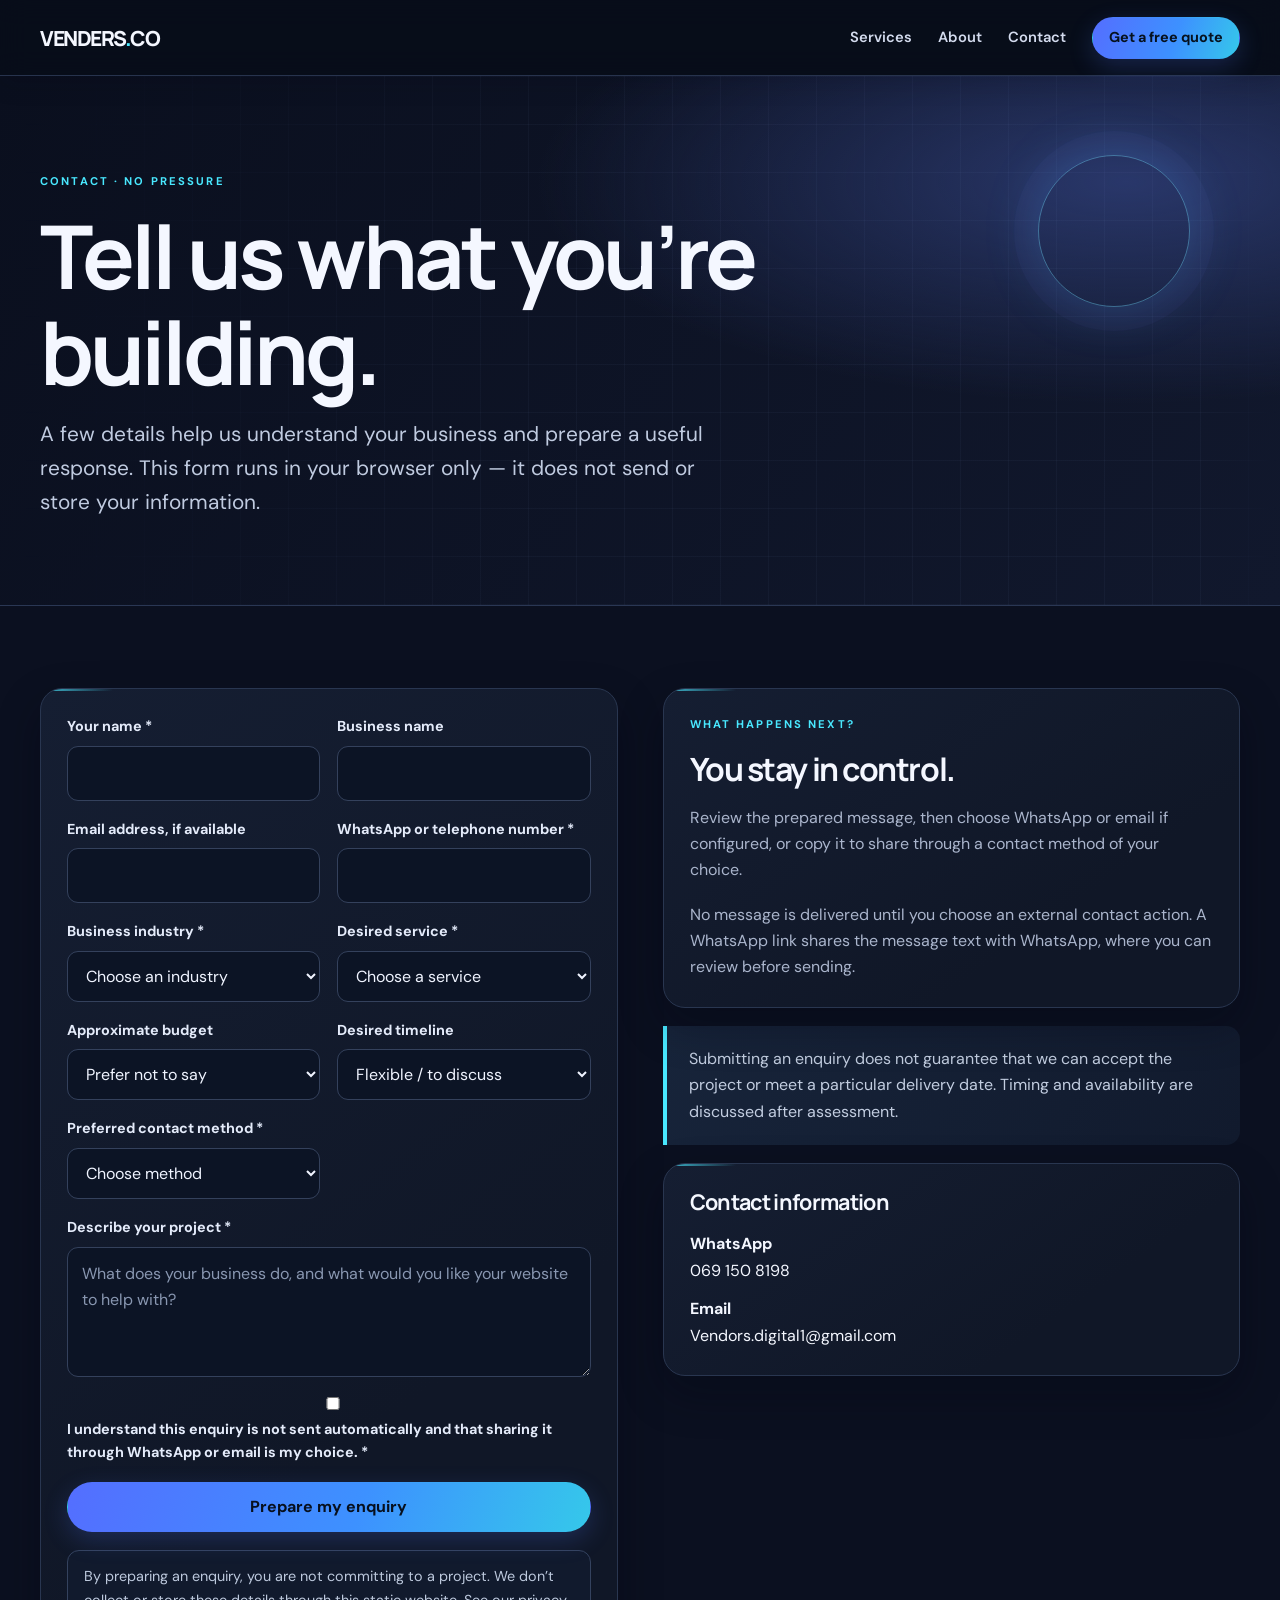
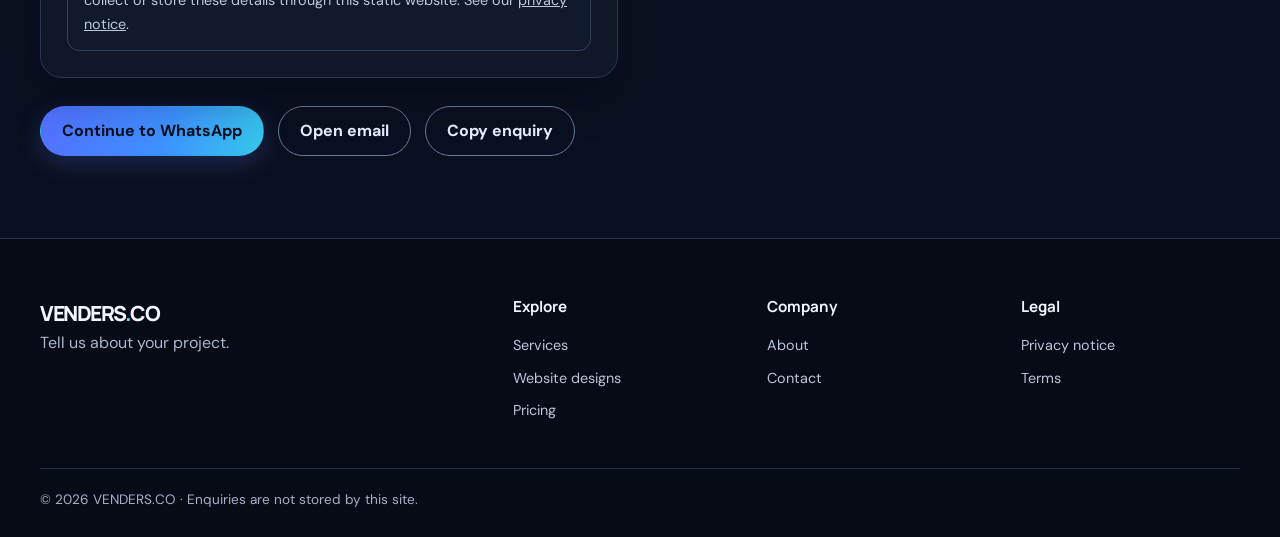
==== commit 686e152a: "Update contact.html" ====
--- a/contact.html
+++ b/contact.html
@@ -1 +1 @@
-<!doctype html><html lang="en-ZA"><head><meta charset="utf-8"><meta name="viewport" content="width=device-width,initial-scale=1"><title>Request a Website Quote | Contact VENDERS.CO</title><meta name="description" content="Tell VENDERS.CO about your South African small-business website project. Share your needs, budget and timeline to request a free quotation discussion."><meta property="og:title" content="Request a quote | VENDERS.CO"><meta property="og:description" content="Tell us about your business and the website you need."><meta property="og:type" content="website"><link rel="icon" href="favicon.svg"><link rel="stylesheet" href="assets/css/styles.css"><script src="assets/js/config.js" defer></script><script src="assets/js/main.js" defer></script></head><body><a class="skip-link" href="#main">Skip to content</a><header class="site-header"><div class="wrap nav-inner"><a class="logo" href="index.html">VENDERS<span>.</span>CO</a><button class="menu-toggle" aria-expanded="false" aria-controls="primary-nav" aria-label="Open menu">☰</button><nav class="nav-links" id="primary-nav" aria-label="Main navigation"><a href="services.html">Services</a><a href="about.html">About</a><a href="contact.html">Contact</a><a class="btn small" href="contact.html">Get a free quote</a></nav></div></header><main id="main"><section class="page-hero"><div class="wrap"><div class="eyebrow">Contact · no pressure</div><h1>Tell us what you’re building.</h1><p class="lead">A few details help us understand your business and prepare a useful response. This form runs in your browser only — it does not send or store your information.</p></div></section><section class="section-sm"><div class="wrap split"><div><noscript><p class="notice">The enquiry form requires JavaScript to prepare a message safely. No information is sent or stored here. Configure a verified email or WhatsApp contact before launch.</p></noscript><form id="enquiry-form" class="card" method="post"><div class="form-grid"><div class="field"><label for="name">Your name *</label><input id="name" name="name" autocomplete="name" required maxlength="100"></div><div class="field"><label for="business">Business name</label><input id="business" name="business" autocomplete="organization" maxlength="120"></div><div class="field"><label for="email">Email address, if available</label><input id="email" name="email" type="email" autocomplete="email" maxlength="150"></div><div class="field"><label for="phone">WhatsApp or telephone number *</label><input id="phone" name="phone" autocomplete="tel" required maxlength="40"></div><div class="field"><label for="industry">Business industry *</label><select id="industry" name="industry" required><option value="">Choose an industry</option><option>Beauty, salon or wellness</option><option>Restaurant, takeaway or catering</option><option>Retail or boutique</option><option>Trades or contractor</option><option>Cleaning</option><option>Tutoring or education</option><option>Photography or creative</option><option>Automotive</option><option>Guesthouse or accommodation</option><option>Other small business</option></select></div><div class="field"><label for="service">Desired service *</label><select id="service" name="service" required><option value="">Choose a service</option><option>Launch Website</option><option>Growth Website</option><option>Established Business Website</option><option>Bespoke Digital Presence</option><option>Website redesign</option><option>Not sure yet</option></select></div><div class="field"><label for="budget">Approximate budget</label><select id="budget" name="budget"><option value="">Prefer not to say</option><option>Under R800</option><option>R800–R1,500</option><option>R1,500–R3,000</option><option>R3,000+</option><option>Still exploring</option></select></div><div class="field"><label for="timeline">Desired timeline</label><select id="timeline" name="timeline"><option value="">Flexible / to discuss</option><option>As soon as practical</option><option>Within 1–2 months</option><option>More than 2 months</option><option>No specific date</option></select></div><div class="field"><label for="preferred">Preferred contact method *</label><select id="preferred" name="preferred" required><option value="">Choose method</option><option>WhatsApp</option><option>Telephone</option><option>Email</option></select></div><div class="field full"><label for="project">Describe your project *</label><textarea id="project" name="project" required minlength="15" maxlength="2500" placeholder="What does your business do, and what would you like your website to help with?"></textarea></div><div class="field full"><label><input type="checkbox" required> I understand this enquiry is not sent automatically and that sharing it through WhatsApp or email is my choice. *</label></div><div class="field full"><button class="btn" type="button" data-prepare-enquiry>Prepare my enquiry</button></div></div><p class="notice" style="margin-top:18px">By preparing an enquiry, you are not committing to a project. We don’t collect or store these details through this static website. See our <a href="privacy.html"><u>privacy notice</u></a>.</p></form><div id="form-status" class="form-status" role="status" aria-live="polite"></div><pre id="enquiry-output" class="card" hidden style="white-space:pre-wrap;overflow-wrap:anywhere;font:14px/1.5 var(--font);margin-top:16px"></pre><div id="form-actions" class="button-row" hidden><a id="whatsapp-action" class="btn" hidden target="_blank" rel="noopener">Continue to WhatsApp</a><a id="email-action" class="btn secondary" hidden>Open email</a><button id="copy-action" class="btn secondary" type="button">Copy enquiry</button></div></div><aside><div class="card"><div class="eyebrow">What happens next?</div><h2 style="font-size:2rem">You stay in control.</h2><p>Review the prepared message, then choose WhatsApp or email if configured, or copy it to share through a contact method of your choice.</p><p>No message is delivered until you choose an external contact action. A WhatsApp link shares the message text with WhatsApp, where you can review before sending.</p></div><div class="quote-note" style="margin-top:18px">Submitting an enquiry does not guarantee that we can accept the project or meet a particular delivery date. Timing and availability are discussed after assessment.</div><div class="card" style="margin-top:18px"><h3>Contact information</h3><p>Business contact details will be published here once configured. No telephone number, email address or social profile has been invented.</p></div></aside></div></section></main><footer class="footer"><div class="wrap"><div class="footer-grid"><div><a class="logo" href="index.html">VENDERS<span style="color:var(--lime)">.</span>CO</a><p>Tell us about your project.</p></div><div><h3>Explore</h3><div class="footer-links"><a href="services.html">Services</a><a href="designs.html">Website designs</a><a href="pricing.html">Pricing</a></div></div><div><h3>Company</h3><div class="footer-links"><a href="about.html">About</a><a href="contact.html">Contact</a></div></div><div><h3>Legal</h3><div class="footer-links"><a href="privacy.html">Privacy notice</a><a href="terms.html">Terms</a></div></div></div><div class="footer-bottom"><span>© 2026 VENDERS.CO · Enquiries are not stored by this site.</span></div></div></footer></body></html>
+<!doctype html><html lang="en-ZA"><head><meta charset="utf-8"><meta name="viewport" content="width=device-width,initial-scale=1"><title>Request a Website Quote | Contact VENDERS.CO</title><meta name="description" content="Tell VENDERS.CO about your South African small-business website project. Share your needs, budget and timeline to request a free quotation discussion."><meta property="og:title" content="Request a quote | VENDERS.CO"><meta property="og:description" content="Tell us about your business and the website you need."><meta property="og:type" content="website"><link rel="icon" href="favicon.svg"><link rel="stylesheet" href="assets/css/styles.css"><script src="assets/js/config.js" defer></script><script src="assets/js/main.js" defer></script></head><body><a class="skip-link" href="#main">Skip to content</a><header class="site-header"><div class="wrap nav-inner"><a class="logo" href="index.html">VENDERS<span>.</span>CO</a><button class="menu-toggle" aria-expanded="false" aria-controls="primary-nav" aria-label="Open menu">☰</button><nav class="nav-links" id="primary-nav" aria-label="Main navigation"><a href="services.html">Services</a><a href="about.html">About</a><a href="contact.html">Contact</a><a class="btn small" href="contact.html">Get a free quote</a></nav></div></header><main id="main"><section class="page-hero"><div class="wrap"><div class="eyebrow">Contact · no pressure</div><h1>Tell us what you’re building.</h1><p class="lead">A few details help us understand your business and prepare a useful response. This form runs in your browser only — it does not send or store your information.</p></div></section><section class="section-sm"><div class="wrap split"><div><noscript><p class="notice">The enquiry form requires JavaScript to prepare a message safely. No information is sent or stored here. Configure a verified email or WhatsApp contact before launch.</p></noscript><form id="enquiry-form" class="card" method="post"><div class="form-grid"><div class="field"><label for="name">Your name *</label><input id="name" name="name" autocomplete="name" required maxlength="100"></div><div class="field"><label for="business">Business name</label><input id="business" name="business" autocomplete="organization" maxlength="120"></div><div class="field"><label for="email">Email address, if available</label><input id="email" name="email" type="email" autocomplete="email" maxlength="150"></div><div class="field"><label for="phone">WhatsApp or telephone number *</label><input id="phone" name="phone" autocomplete="tel" required maxlength="40"></div><div class="field"><label for="industry">Business industry *</label><select id="industry" name="industry" required><option value="">Choose an industry</option><option>Beauty, salon or wellness</option><option>Restaurant, takeaway or catering</option><option>Retail or boutique</option><option>Trades or contractor</option><option>Cleaning</option><option>Tutoring or education</option><option>Photography or creative</option><option>Automotive</option><option>Guesthouse or accommodation</option><option>Other small business</option></select></div><div class="field"><label for="service">Desired service *</label><select id="service" name="service" required><option value="">Choose a service</option><option>Launch Website</option><option>Growth Website</option><option>Established Business Website</option><option>Bespoke Digital Presence</option><option>Website redesign</option><option>Not sure yet</option></select></div><div class="field"><label for="budget">Approximate budget</label><select id="budget" name="budget"><option value="">Prefer not to say</option><option>Under R800</option><option>R800–R1,500</option><option>R1,500–R3,000</option><option>R3,000+</option><option>Still exploring</option></select></div><div class="field"><label for="timeline">Desired timeline</label><select id="timeline" name="timeline"><option value="">Flexible / to discuss</option><option>As soon as practical</option><option>Within 1–2 months</option><option>More than 2 months</option><option>No specific date</option></select></div><div class="field"><label for="preferred">Preferred contact method *</label><select id="preferred" name="preferred" required><option value="">Choose method</option><option>WhatsApp</option><option>Telephone</option><option>Email</option></select></div><div class="field full"><label for="project">Describe your project *</label><textarea id="project" name="project" required minlength="15" maxlength="2500" placeholder="What does your business do, and what would you like your website to help with?"></textarea></div><div class="field full"><label><input type="checkbox" required> I understand this enquiry is not sent automatically and that sharing it through WhatsApp or email is my choice. *</label></div><div class="field full"><button class="btn" type="button" data-prepare-enquiry>Prepare my enquiry</button></div></div><p class="notice" style="margin-top:18px">By preparing an enquiry, you are not committing to a project. We don’t collect or store these details through this static website. See our <a href="privacy.html"><u>privacy notice</u></a>.</p></form><div id="form-status" class="form-status" role="status" aria-live="polite"></div><pre id="enquiry-output" class="card" hidden style="white-space:pre-wrap;overflow-wrap:anywhere;font:14px/1.5 var(--font);margin-top:16px"></pre><div id="form-actions" class="button-row" hidden><a id="whatsapp-action" class="btn" hidden target="_blank" rel="noopener">Continue to WhatsApp</a><a id="email-action" class="btn secondary" hidden>Open email</a><button id="copy-action" class="btn secondary" type="button">Copy enquiry</button></div></div><aside><div class="card"><div class="eyebrow">What happens next?</div><h2 style="font-size:2rem">You stay in control.</h2><p>Review the prepared message, then choose WhatsApp or email if configured, or copy it to share through a contact method of your choice.</p><p>No message is delivered until you choose an external contact action. A WhatsApp link shares the message text with WhatsApp, where you can review before sending.</p></div><div class="quote-note" style="margin-top:18px">Submitting an enquiry does not guarantee that we can accept the project or meet a particular delivery date. Timing and availability are discussed after assessment.</div><div class="card" style="margin-top:18px"><h3>Contact information</h3><p><ul class="contact-methods" style="list-style:none;padding:0;margin:0;display:grid;gap:12px"><li><strong>WhatsApp</strong><br><a href="https://wa.me/27691508198" target="_blank" rel="noopener">069 150 8198</a></li><li><strong>Email</strong><br><a href="mailto:Vendors.digital1@gmail.com">Vendors.digital1@gmail.com</a></li></ul></p></div></aside></div></section></main><footer class="footer"><div class="wrap"><div class="footer-grid"><div><a class="logo" href="index.html">VENDERS<span style="color:var(--lime)">.</span>CO</a><p>Tell us about your project.</p></div><div><h3>Explore</h3><div class="footer-links"><a href="services.html">Services</a><a href="designs.html">Website designs</a><a href="pricing.html">Pricing</a></div></div><div><h3>Company</h3><div class="footer-links"><a href="about.html">About</a><a href="contact.html">Contact</a></div></div><div><h3>Legal</h3><div class="footer-links"><a href="privacy.html">Privacy notice</a><a href="terms.html">Terms</a></div></div></div><div class="footer-bottom"><span>© 2026 VENDERS.CO · Enquiries are not stored by this site.</span></div></div></footer></body></html>
